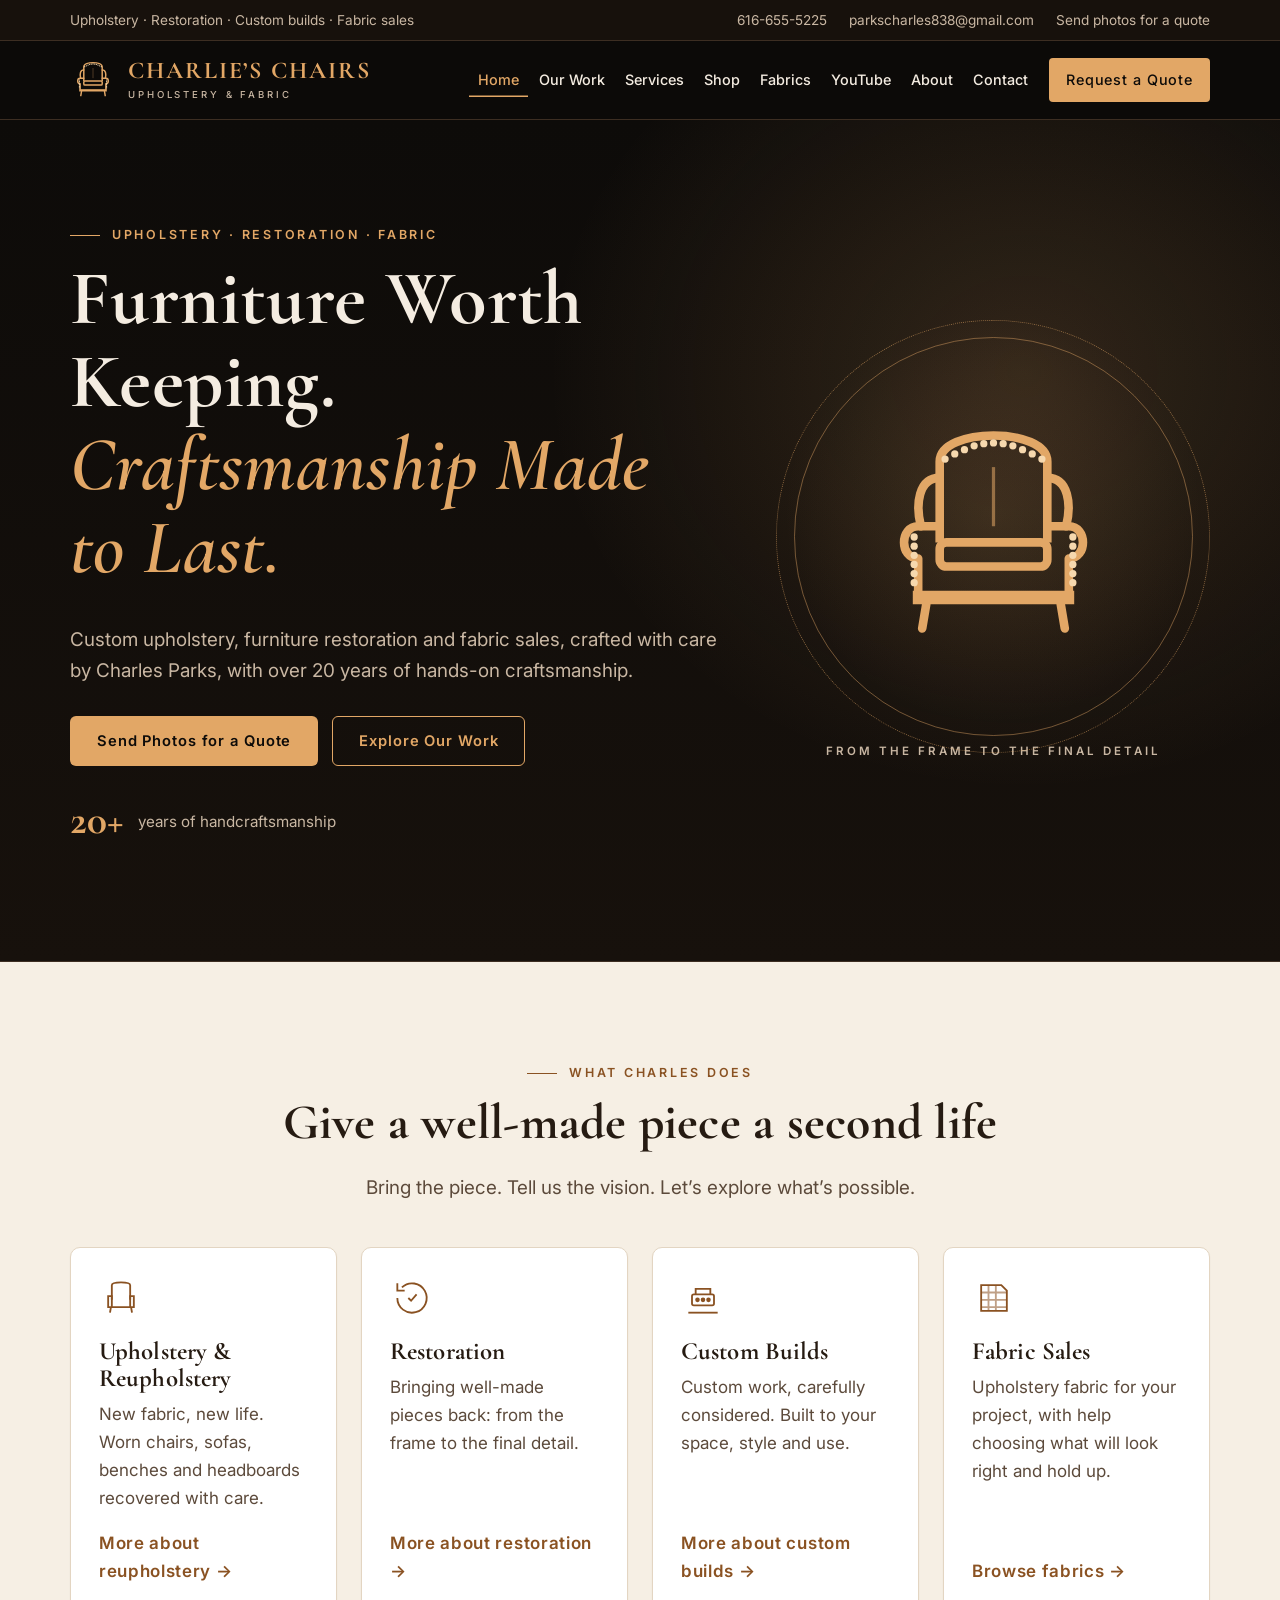
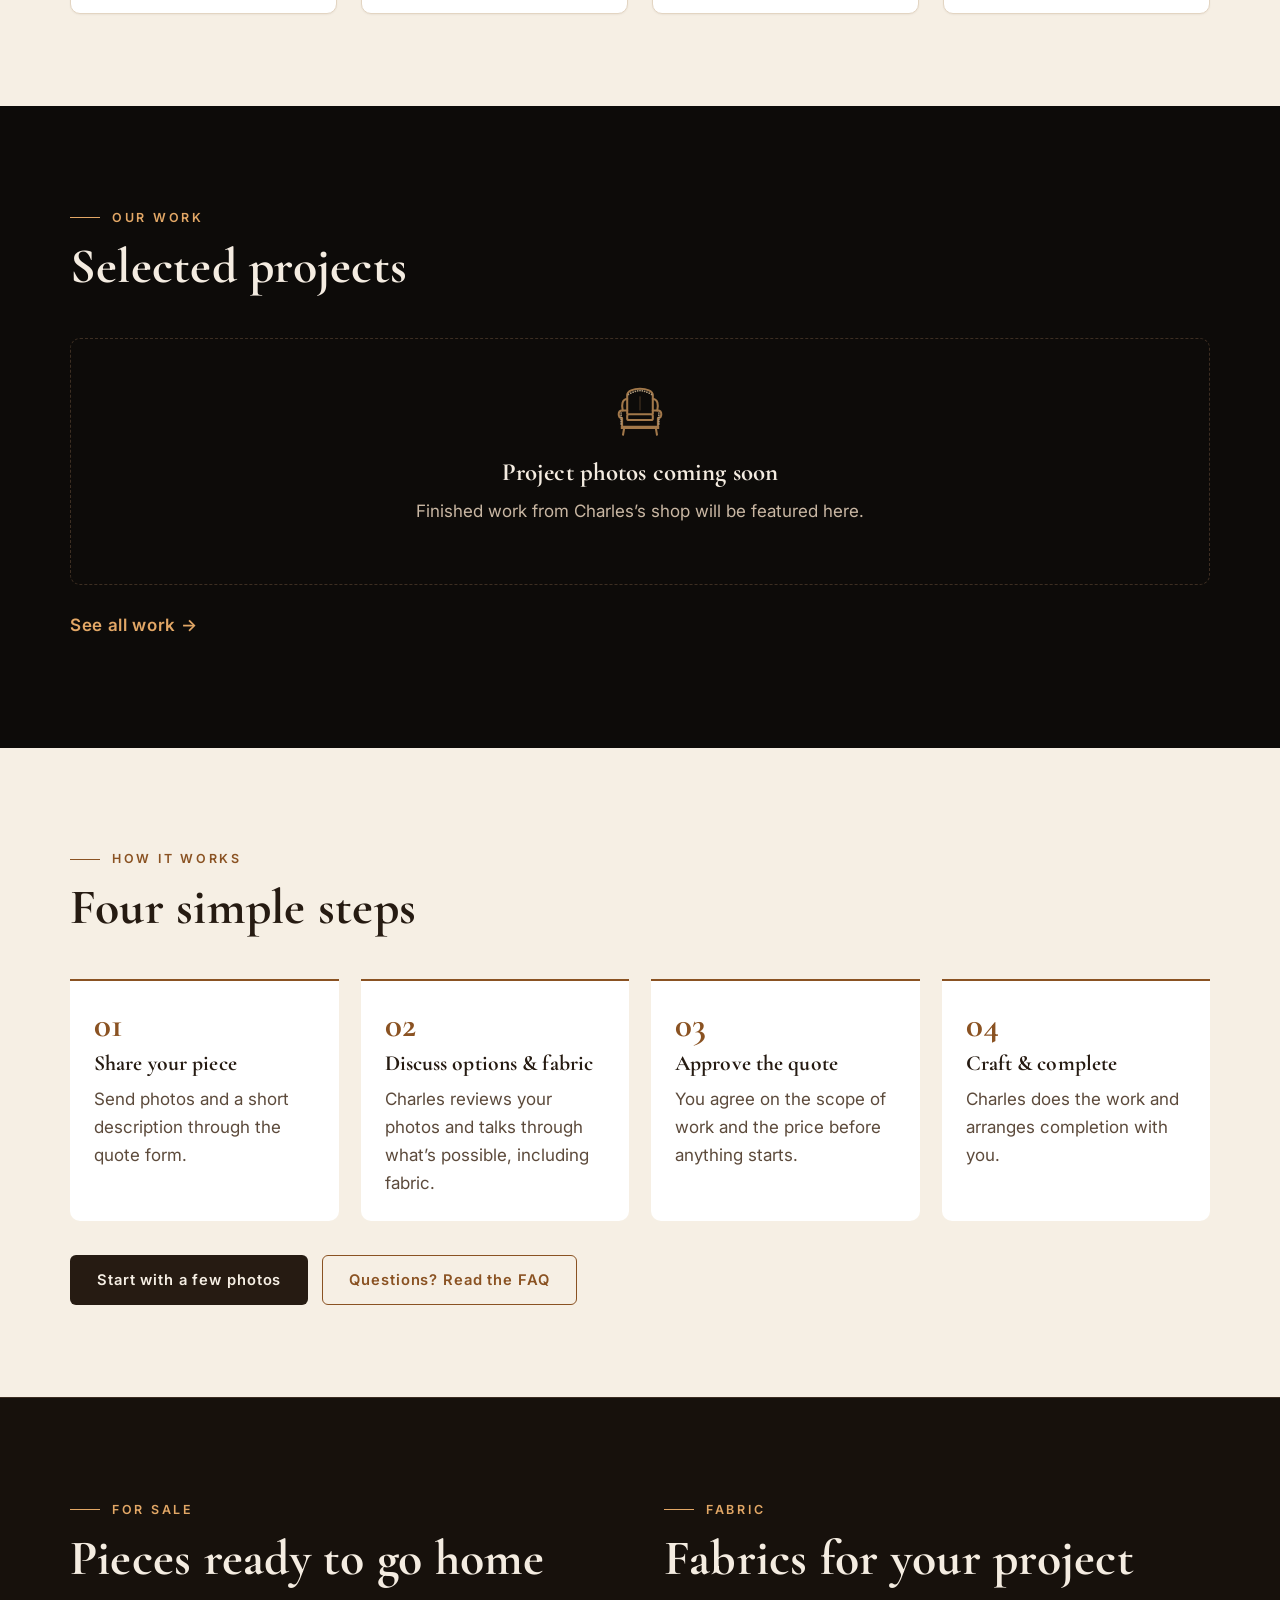
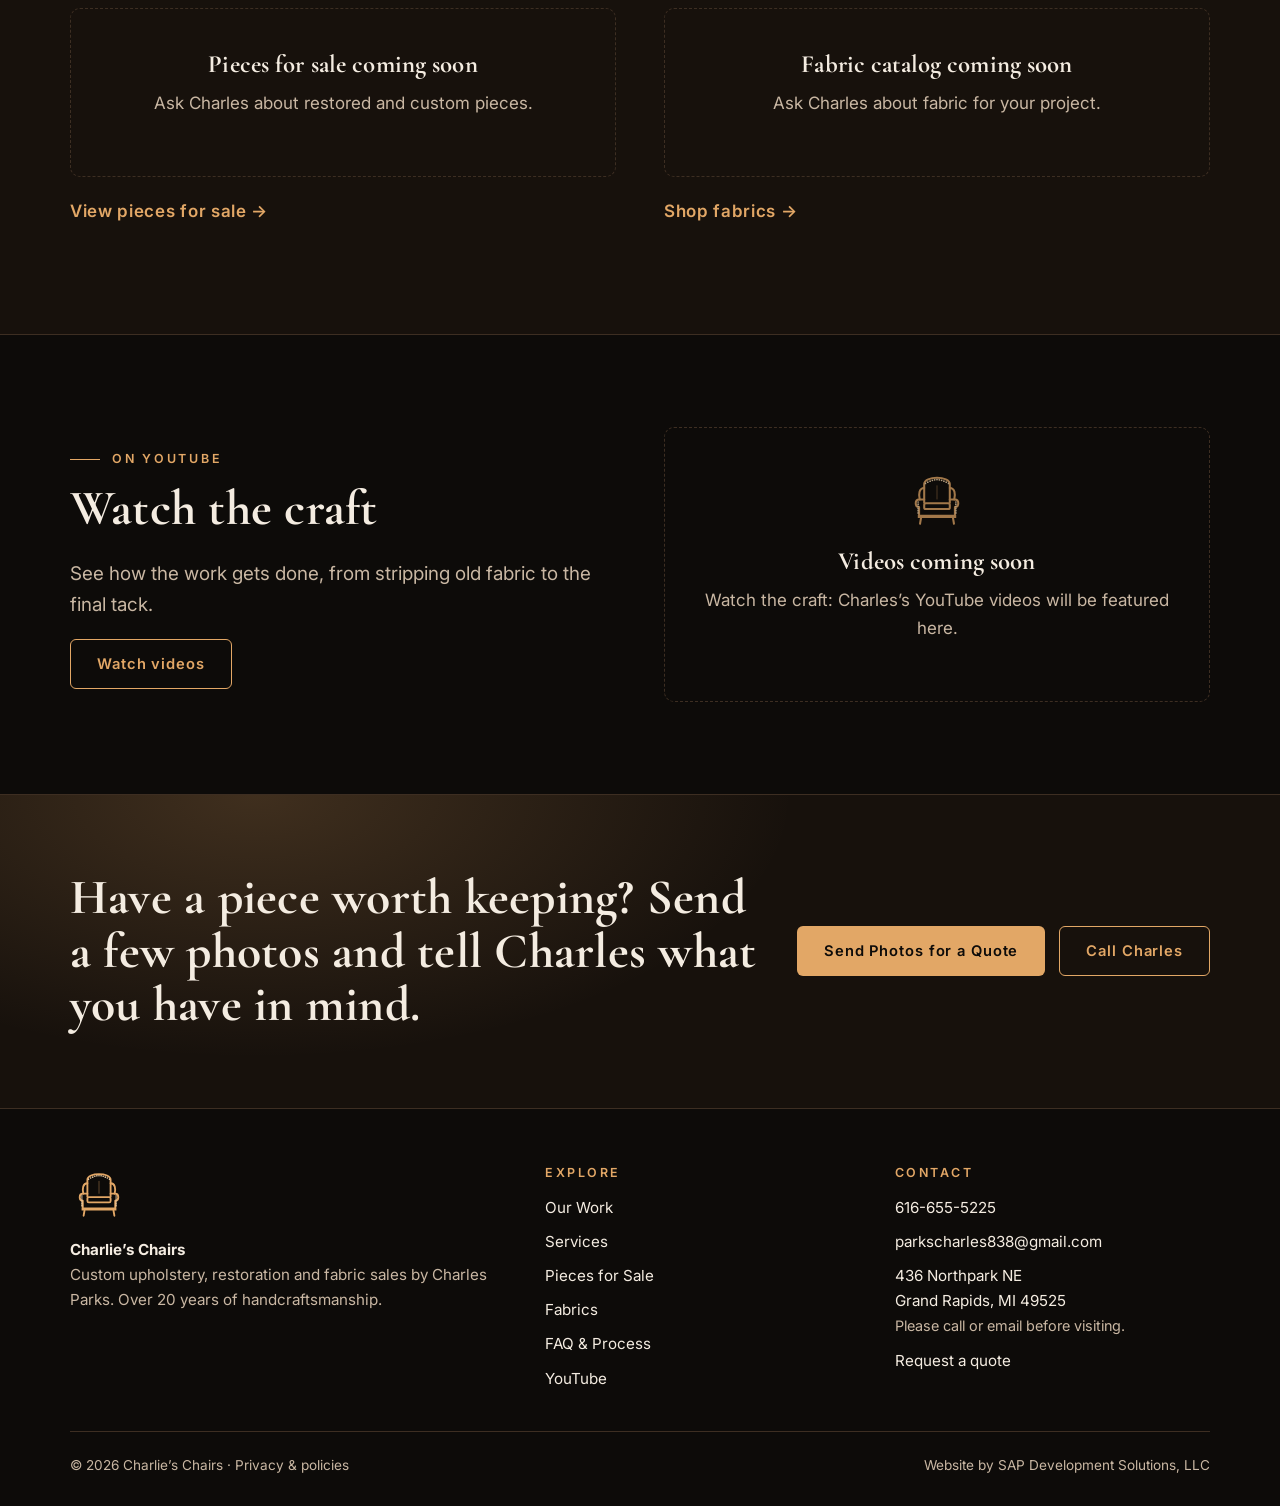
==== index.html @ 7c180a4a "Add files via upload" ====
<!doctype html>
<html lang="en">
<head>
<meta charset="utf-8">
<meta name="viewport" content="width=device-width, initial-scale=1">
<title>Charlie’s Chairs | Custom Upholstery, Restoration &amp; Fabric in Grand Rapids</title>
<meta name="description" content="Custom upholstery, furniture restoration, custom builds and fabric sales by Charles Parks, with over 20 years of hands-on craftsmanship. Send photos for a quote.">
<meta name="theme-color" content="#0d0b09">
<link rel="canonical" href="https://junearness.github.io/charlies-chairs/">
<meta property="og:type" content="website">
<meta property="og:site_name" content="Charlie’s Chairs">
<meta property="og:title" content="Charlie’s Chairs | Custom Upholstery, Restoration &amp; Fabric in Grand Rapids">
<meta property="og:description" content="Custom upholstery, furniture restoration, custom builds and fabric sales by Charles Parks, with over 20 years of hands-on craftsmanship. Send photos for a quote.">
<meta property="og:url" content="https://junearness.github.io/charlies-chairs/">
<meta property="og:image" content="https://junearness.github.io/charlies-chairs/og-image.jpg">
<meta name="twitter:card" content="summary_large_image">
<link rel="icon" href="favicon.svg" type="image/svg+xml">
<link rel="apple-touch-icon" href="apple-touch-icon.png">
<link rel="preconnect" href="https://fonts.googleapis.com">
<link rel="preconnect" href="https://fonts.gstatic.com" crossorigin>
<link rel="stylesheet" href="https://fonts.googleapis.com/css2?family=Cormorant+Garamond:ital,wght@0,600;0,700;1,600&family=Inter:wght@400;500;600;700&display=swap">
<link rel="stylesheet" href="style.css">
<script type="application/ld+json">{"@context": "https://schema.org", "@type": "LocalBusiness", "name": "Charlie\u2019s Chairs", "url": "https://junearness.github.io/charlies-chairs/", "telephone": "+1-616-655-5225", "email": "parkscharles838@gmail.com", "founder": {"@type": "Person", "name": "Charles Parks"}, "description": "Custom upholstery, furniture restoration, custom builds and fabric sales by Charles Parks.", "image": "https://junearness.github.io/charlies-chairs/og-image.jpg"}</script>
</head>
<body>
<a class="skip" href="#main">Skip to content</a>
<div class="utility"><div class="wrap">
  <span class="lead-text">Upholstery · Restoration · Custom builds · Fabric sales</span>
  <a data-phone-link data-show href="tel:6166555225">616-655-5225</a>
  <a class="u-email" data-email-link data-show href="mailto:parkscharles838@gmail.com">parkscharles838@gmail.com</a>
  <a href="quote.html">Send photos for a quote</a>
</div></div>
<header class="site-header">
  <div class="wrap">
    <a class="brand" href="index.html">
      <img src="mark.svg" alt="" width="46" height="46">
      <span class="brand-name">Charlie’s Chairs<small>Upholstery &amp; Fabric</small></span>
    </a>
    <button class="menu-btn" type="button" aria-expanded="false" aria-controls="site-nav">Menu</button>
    <nav class="nav" id="site-nav" aria-label="Main">
      <a href="index.html" aria-current="page">Home</a><a href="work.html">Our Work</a><a href="services.html">Services</a><a href="shop.html">Shop</a><a href="fabrics.html">Fabrics</a><a href="videos.html">YouTube</a><a href="about.html">About</a><a href="contact.html">Contact</a>
      <a class="btn btn-gold" href="quote.html">Request a Quote</a>
    </nav>
  </div>
</header>
<main id="main" tabindex="-1">
<section class="hero">
  <div class="wrap">
    <div>
      <p class="eyebrow">Upholstery · Restoration · Fabric</p>
      <h1>Furniture Worth Keeping. <span>Craftsmanship Made to Last.</span></h1>
      <p class="lead">Custom upholstery, furniture restoration and fabric sales, crafted with care by Charles Parks, with over 20 years of hands-on craftsmanship.</p>
      <div class="btn-row">
        <a class="btn btn-gold" href="quote.html">Send Photos for a Quote</a>
        <a class="btn btn-line" href="work.html">Explore Our Work</a>
      </div>
      <p class="trust"><strong>20+</strong> <span>years of handcraftsmanship</span></p>
    </div>
    <figure class="hero-art" style="margin:0">
      <img src="mark.svg" alt="Gold line drawing of an upholstered wingback chair trimmed with brass tacks" width="300" height="300">
      <figcaption>From the frame to the final detail</figcaption>
    </figure>
  </div>
</section>

<section class="light">
  <div class="wrap">
    <div class="section-head center" style="text-align:center">
      <p class="eyebrow">What Charles does</p>
      <h2>Give a well-made piece a second life</h2>
      <p class="lead" style="margin:0 auto">Bring the piece. Tell us the vision. Let’s explore what’s possible.</p>
    </div>
    <div class="grid g4">
  <article class="card service-card"><svg class="icon" viewBox="0 0 48 48" fill="none" stroke="currentColor" stroke-width="2" aria-hidden="true"><path d="M14 26V10c0-4 20-4 20 0v16"/><path d="M10 22h4v12h20V22h4v12H10z"/><path d="M13 34l-1 6M35 34l1 6"/></svg><h3>Upholstery &amp; Reupholstery</h3><p class="muted">New fabric, new life. Worn chairs, sofas, benches and headboards recovered with care.</p><a class="text-link" href="services.html#reupholstery">More about reupholstery</a></article>
  <article class="card service-card"><svg class="icon" viewBox="0 0 48 48" fill="none" stroke="currentColor" stroke-width="2" aria-hidden="true"><path d="M8 24a16 16 0 1 0 5-11.6"/><path d="M8 8v8h8"/><path d="M20 24l3 3 6-7"/></svg><h3>Restoration</h3><p class="muted">Bringing well-made pieces back: from the frame to the final detail.</p><a class="text-link" href="services.html#restoration">More about restoration</a></article>
  <article class="card service-card"><svg class="icon" viewBox="0 0 48 48" fill="none" stroke="currentColor" stroke-width="2" aria-hidden="true"><path d="M8 40h32"/><rect x="12" y="20" width="24" height="12" rx="2"/><path d="M16 20v-6h16v6"/><circle cx="18" cy="26" r="1.5" fill="currentColor"/><circle cx="24" cy="26" r="1.5" fill="currentColor"/><circle cx="30" cy="26" r="1.5" fill="currentColor"/></svg><h3>Custom Builds</h3><p class="muted">Custom work, carefully considered. Built to your space, style and use.</p><a class="text-link" href="services.html#custom">More about custom builds</a></article>
  <article class="card service-card"><svg class="icon" viewBox="0 0 48 48" fill="none" stroke="currentColor" stroke-width="2" aria-hidden="true"><path d="M10 10h22l6 6v22H10z"/><path d="M10 18h28M10 26h28M10 34h28M18 10v28M26 10v28" opacity=".55"/></svg><h3>Fabric Sales</h3><p class="muted">Upholstery fabric for your project, with help choosing what will look right and hold up.</p><a class="text-link" href="fabrics.html">Browse fabrics</a></article>
</div>
  </div>
</section>

<section>
  <div class="wrap">
    <div class="section-head"><p class="eyebrow">Our work</p><h2>Selected projects</h2></div>
    <div data-home-projects></div>
    <p style="margin-top:26px"><a class="text-link" href="work.html">See all work</a></p>
  </div>
</section>

<section class="light">
  <div class="wrap">
    <div class="section-head"><p class="eyebrow">How it works</p><h2>Four simple steps</h2></div>
    <ol class="steps">
  <li><h3>Share your piece</h3><p>Send photos and a short description through the quote form.</p></li>
  <li><h3>Discuss options &amp; fabric</h3><p>Charles reviews your photos and talks through what’s possible, including fabric.</p></li>
  <li><h3>Approve the quote</h3><p>You agree on the scope of work and the price before anything starts.</p></li>
  <li><h3>Craft &amp; complete</h3><p>Charles does the work and arranges completion with you.</p></li>
</ol>
    <div class="btn-row" style="margin-top:34px"><a class="btn btn-dark" href="quote.html">Start with a few photos</a><a class="btn btn-line" href="faq.html">Questions? Read the FAQ</a></div>
  </div>
</section>

<section class="band">
  <div class="wrap grid g2" style="gap:48px">
    <div>
      <p class="eyebrow">For sale</p><h2>Pieces ready to go home</h2>
      <div data-home-shop></div>
      <p style="margin-top:20px"><a class="text-link" href="shop.html">View pieces for sale</a></p>
    </div>
    <div>
      <p class="eyebrow">Fabric</p><h2>Fabrics for your project</h2>
      <div data-home-fabrics></div>
      <p style="margin-top:20px"><a class="text-link" href="fabrics.html">Shop fabrics</a></p>
    </div>
  </div>
</section>

<section>
  <div class="wrap grid g2" style="align-items:center;gap:48px">
    <div>
      <p class="eyebrow">On YouTube</p>
      <h2>Watch the craft</h2>
      <p class="lead">See how the work gets done, from stripping old fabric to the final tack.</p>
      <div class="btn-row"><a class="btn btn-line" href="videos.html">Watch videos</a></div>
    </div>
    <div data-home-video></div>
  </div>
</section>
<section class="cta"><div class="wrap"><h2>Have a piece worth keeping? Send a few photos and tell Charles what you have in mind.</h2>
<div class="btn-row"><a class="btn btn-gold" href="quote.html">Send Photos for a Quote</a><a class="btn btn-line" data-phone-link href="tel:6166555225">Call Charles</a></div></div></section>
</main>
<footer class="site-footer">
  <div class="wrap">
    <div class="footer-grid">
      <div class="footer-brand">
        <img src="mark.svg" alt="" width="58" height="58">
        <p><strong>Charlie’s Chairs</strong><br><span class="muted">Custom upholstery, restoration and fabric sales by Charles Parks. Over 20 years of handcraftsmanship.</span></p>
      </div>
      <div>
        <h2>Explore</h2>
        <ul>
          <li><a href="work.html">Our Work</a></li>
          <li><a href="services.html">Services</a></li>
          <li><a href="shop.html">Pieces for Sale</a></li>
          <li><a href="fabrics.html">Fabrics</a></li>
          <li><a href="faq.html">FAQ &amp; Process</a></li>
          <li><a href="videos.html">YouTube</a></li>
        </ul>
      </div>
      <div>
        <h2>Contact</h2>
        <ul>
          <li><a data-phone-link data-show href="tel:6166555225">616-655-5225</a></li>
          <li><a data-email-link data-show href="mailto:parkscharles838@gmail.com">parkscharles838@gmail.com</a></li>
          <li data-site="address">436 Northpark NE<br>Grand Rapids, MI 49525</li>
          <li><a href="quote.html">Request a quote</a></li>
        </ul>
      </div>
    </div>
    <div class="legal"><span>© <span data-year>2026</span> Charlie’s Chairs · <a href="policies.html">Privacy &amp; policies</a></span><span data-credit>Website by SAP Development Solutions, LLC</span></div>
  </div>
</footer>
<script src="data.js"></script>
<script src="supabase.js"></script>
<script src="api.js"></script>
<script src="site.js"></script>
</body>
</html>
---- style.css ----
/* Charlie's Chairs — black, espresso and gold, with warm parchment reading panels. */
:root {
  --ink: #0d0b09;
  --espresso: #17110c;
  --panel: #201811;
  --panel-2: #2a1f17;
  --line: #3d2e22;
  --gold: #e2a766;        /* gold on dark: buttons, accents, headings */
  --gold-soft: #f1cf9f;
  --gold-deep: #8a5222;   /* gold-brown text on parchment (passes contrast) */
  --cream: #f6efe4;
  --cream-2: #efe4d3;
  --text: #f4ece1;
  --muted: #c9b7a3;
  --dark-text: #261b12;
  --dark-muted: #5c4a3b;
  --radius: 10px;
  --wrap: 1180px;
  --serif: "Cormorant Garamond", "Cormorant", Georgia, "Times New Roman", serif;
  --sans: "Inter", system-ui, -apple-system, "Segoe UI", Roboto, sans-serif;
}
*, *::before, *::after { box-sizing: border-box; }
[hidden] { display: none !important; }
html { scroll-behavior: smooth; -webkit-text-size-adjust: 100%; }
@media (prefers-reduced-motion: reduce) { html { scroll-behavior: auto; } *, *::before, *::after { transition: none !important; animation: none !important; } }
body { margin: 0; background: var(--ink); color: var(--text); font: 400 17px/1.65 var(--sans); }
img, svg { max-width: 100%; display: block; }
a { color: var(--gold); text-underline-offset: 3px; }
a:hover { color: var(--gold-soft); }
:focus-visible { outline: 3px solid var(--gold); outline-offset: 3px; border-radius: 4px; }
h1, h2, h3, h4 { font-family: var(--serif); font-weight: 700; line-height: 1.08; margin: 0 0 .45em; letter-spacing: .005em; }
h1 { font-size: clamp(2.6rem, 6.4vw, 4.8rem); }
h2 { font-size: clamp(2rem, 4.2vw, 3.1rem); }
h3 { font-size: 1.55rem; }
p { margin: 0 0 1em; }
.wrap { width: 100%; max-width: var(--wrap); margin: 0 auto; padding: 0 20px; }
.skip { position: absolute; left: -999px; top: 8px; z-index: 100; background: var(--gold); color: var(--ink); padding: 10px 16px; border-radius: 6px; font-weight: 700; }
.skip:focus { left: 8px; }
.sr-only { position: absolute; width: 1px; height: 1px; overflow: hidden; clip: rect(0 0 0 0); white-space: nowrap; }
.eyebrow { display: inline-flex; align-items: center; gap: 12px; font: 600 .78rem/1 var(--sans); letter-spacing: .22em; text-transform: uppercase; color: var(--gold); margin-bottom: 16px; }
.eyebrow::before { content: ""; width: 30px; height: 1px; background: currentColor; }
.lead { font-size: 1.18rem; color: var(--muted); max-width: 46rem; }
.muted { color: var(--muted); }
.small { font-size: .9rem; }
.rule { height: 1px; background: linear-gradient(90deg, transparent, var(--gold), transparent); opacity: .55; border: 0; margin: 0; }

/* ---------- buttons ---------- */
.btn { display: inline-flex; align-items: center; justify-content: center; gap: 10px; min-height: 50px; padding: 0 26px; border-radius: 6px; border: 1.5px solid transparent;
  font: 600 .92rem/1 var(--sans); letter-spacing: .06em; text-decoration: none; cursor: pointer; transition: background .2s, color .2s, border-color .2s; }
.btn-gold { background: var(--gold); color: var(--ink); }
.btn-gold:hover { background: var(--gold-soft); color: var(--ink); }
.btn-line { border-color: var(--gold); color: var(--gold); background: transparent; }
.btn-line:hover { background: var(--gold); color: var(--ink); }
.btn-dark { background: var(--dark-text); color: var(--cream); }
.btn-dark:hover { background: #000; color: #fff; }
.btn-sm { min-height: 42px; padding: 0 16px; font-size: .84rem; }
.btn[disabled] { opacity: .55; cursor: not-allowed; }
.btn-row { display: flex; flex-wrap: wrap; gap: 14px; }
.text-link { font-weight: 600; letter-spacing: .04em; text-decoration: none; }
.text-link::after { content: " →"; }

/* ---------- utility bar + header ---------- */
.utility { background: var(--espresso); border-bottom: 1px solid var(--line); font-size: .85rem; }
.utility .wrap { display: flex; flex-wrap: wrap; gap: 6px 22px; align-items: center; justify-content: flex-end; min-height: 40px; }
.utility a { color: var(--muted); text-decoration: none; }
.utility a:hover { color: var(--gold); }
.utility .lead-text { margin-right: auto; color: var(--muted); }
@media (max-width: 640px) { .utility .lead-text, .utility .u-email { display: none; } .utility .wrap { justify-content: center; } }
.site-header { position: sticky; top: 0; z-index: 50; background: rgba(13,11,9,.95); backdrop-filter: blur(8px); border-bottom: 1px solid var(--line); }
.site-header .wrap { display: flex; align-items: center; gap: 16px; min-height: 78px; }
.brand { display: flex; align-items: center; gap: 12px; text-decoration: none; color: var(--text); margin-right: auto; flex: none; }
.brand img { width: 46px; height: 46px; }
.brand-name { font: 700 1.5rem/1 var(--serif); letter-spacing: .08em; text-transform: uppercase; color: var(--gold); white-space: nowrap; }
.brand-name small { display: block; font: 500 .6rem/1.4 var(--sans); letter-spacing: .3em; color: var(--muted); margin-top: 5px; }
.nav { display: flex; align-items: center; gap: 2px; }
.nav a { color: var(--text); text-decoration: none; font: 500 .9rem/1 var(--sans); padding: 10px 9px; border-radius: 4px; white-space: nowrap; }
.nav a:hover { color: var(--gold); }
.nav a[aria-current="page"] { color: var(--gold); box-shadow: inset 0 -1.5px 0 var(--gold); border-radius: 0; }
.nav .btn { margin-left: 10px; color: var(--ink); padding: 0 16px; min-height: 44px; }
.nav .btn:hover, .nav .btn[aria-current="page"] { color: var(--ink); box-shadow: none; border-radius: 6px; }
.menu-btn { display: none; background: none; border: 1.5px solid var(--line); color: var(--text); border-radius: 6px; min-height: 44px; padding: 0 14px; font: 600 .82rem/1 var(--sans); letter-spacing: .1em; text-transform: uppercase; cursor: pointer; }
@media (max-width: 1180px) {
  .menu-btn { display: inline-flex; align-items: center; }
  .nav { display: none; position: absolute; left: 0; right: 0; top: 100%; flex-direction: column; align-items: stretch; background: var(--espresso); border-bottom: 1px solid var(--line); padding: 8px 20px 20px; max-height: calc(100vh - 80px); overflow-y: auto; }
  .nav.open { display: flex; }
  .nav a { padding: 15px 4px; font-size: 1rem; border-bottom: 1px solid var(--line); }
  .nav a[aria-current="page"] { box-shadow: inset 3px 0 0 var(--gold); padding-left: 14px; }
  .nav .btn { margin: 16px 0 0; min-height: 52px; }
}
@media (max-width: 420px) { .brand { flex: 0 1 auto; min-width: 0; gap: 8px; } .brand-name { font-size: 1.12rem; letter-spacing: .04em; } .brand-name small { display: none; } .brand img { width: 36px; height: 36px; } .menu-btn { padding: 0 11px; flex: none; } .site-header .wrap { gap: 10px; } }
@media (max-width: 350px) { .brand-name { font-size: 1rem; letter-spacing: .02em; } }

/* ---------- sections ---------- */
section { padding: 92px 0; }
.light { background: var(--cream); color: var(--dark-text); }
.light .lead, .light .muted { color: var(--dark-muted); }
.light .eyebrow, .light a { color: var(--gold-deep); }
.light a.btn-gold { color: var(--ink); }
.light a.btn-dark { color: var(--cream); }
.light .btn-line { border-color: var(--gold-deep); color: var(--gold-deep); }
.light .btn-line:hover { background: var(--gold-deep); color: #fff; }
.band { background: var(--espresso); border-top: 1px solid var(--line); border-bottom: 1px solid var(--line); }
.section-head { max-width: 760px; margin-bottom: 44px; }
.center { text-align: center; margin-left: auto; margin-right: auto; }
.center .eyebrow { justify-content: center; }
.grid { display: grid; gap: 24px; }
.g2 { grid-template-columns: repeat(auto-fit, minmax(min(100%, 420px), 1fr)); }
.g3 { grid-template-columns: repeat(auto-fit, minmax(min(100%, 300px), 1fr)); }
.g4 { grid-template-columns: repeat(auto-fit, minmax(min(100%, 240px), 1fr)); }
.card { background: var(--panel); border: 1px solid var(--line); border-radius: var(--radius); padding: 28px; }
.light .card { background: #fff; border-color: #e3d5c2; box-shadow: 0 1px 2px rgba(38,27,18,.05); }
.card h3 { margin-bottom: .35em; }
.card p:last-child { margin-bottom: 0; }
.service-card { display: flex; flex-direction: column; }
.service-card .icon { width: 44px; height: 44px; color: var(--gold); margin-bottom: 18px; }
.light .service-card .icon { color: var(--gold-deep); }
.service-card .text-link { margin-top: auto; }
@media (max-width: 860px) { section { padding: 64px 0; } }

/* ---------- hero ---------- */
.hero { position: relative; overflow: hidden; padding: 96px 0 104px; border-bottom: 1px solid var(--line);
  background: radial-gradient(60% 80% at 80% 30%, rgba(226,167,102,.16), transparent 62%), linear-gradient(180deg, var(--ink), var(--espresso)); }
.hero .wrap { display: grid; grid-template-columns: minmax(0, 1.2fr) minmax(0, .8fr); gap: 56px; align-items: center; }
.hero h1 span { color: var(--gold); display: block; font-style: italic; font-weight: 600; }
.hero .lead { margin-bottom: 30px; }
.trust { display: flex; align-items: center; gap: 14px; margin-top: 34px; color: var(--muted); font-size: .95rem; }
.trust strong { font: 700 2.6rem/1 var(--serif); color: var(--gold); }
.hero-art { position: relative; aspect-ratio: 1; border-radius: 50%; display: grid; place-items: center;
  background: radial-gradient(circle at 50% 45%, rgba(226,167,102,.12), transparent 65%); }
.hero-art::before { content: ""; position: absolute; inset: 4%; border-radius: 50%; border: 1px solid rgba(226,167,102,.45); }
.hero-art::after { content: ""; position: absolute; inset: 0; border-radius: 50%; border: 1px dotted rgba(226,167,102,.55); }
.hero-art img { width: 62%; }
.hero-art figcaption { position: absolute; bottom: -6px; left: 0; right: 0; text-align: center; font: 600 .72rem/1.3 var(--sans); letter-spacing: .26em; text-transform: uppercase; color: var(--muted); }
.page-hero { padding: 80px 0 60px; border-bottom: 1px solid var(--line); background: radial-gradient(60% 120% at 90% 0%, rgba(226,167,102,.13), transparent 60%), var(--espresso); }
.page-hero h1 { font-size: clamp(2.4rem, 5.6vw, 4rem); }
.crumbs { font-size: .85rem; color: var(--muted); margin-bottom: 16px; }
.crumbs a { color: var(--muted); }
@media (max-width: 860px) { .hero .wrap { grid-template-columns: 1fr; } .hero-art { max-width: 320px; } .hero { padding: 64px 0 72px; } }

/* ---------- process ---------- */
.steps { counter-reset: s; display: grid; gap: 22px; grid-template-columns: repeat(auto-fit, minmax(min(100%, 240px), 1fr)); list-style: none; padding: 0; margin: 0; }
.steps li { counter-increment: s; position: relative; padding: 26px 24px 24px; border-top: 2px solid var(--gold-deep); background: #fff; border-radius: 0 0 var(--radius) var(--radius); }
.steps li::before { content: counter(s, decimal-leading-zero); display: block; font: 700 2.2rem/1 var(--serif); color: var(--gold-deep); margin-bottom: 10px; }
.steps h3 { font-size: 1.35rem; color: var(--dark-text); }
.steps p { color: var(--dark-muted); margin: 0; }

/* ---------- catalog cards ---------- */
.items { display: grid; gap: 24px; grid-template-columns: repeat(auto-fill, minmax(min(100%, 260px), 1fr)); }
.item { display: flex; flex-direction: column; background: var(--panel); border: 1px solid var(--line); border-radius: var(--radius); overflow: hidden; text-align: left; color: inherit; font: inherit; padding: 0; cursor: pointer; transition: border-color .2s, transform .2s; }
.item:hover { border-color: var(--gold); transform: translateY(-2px); }
.item .ph { aspect-ratio: 4 / 3; background: var(--panel-2); display: grid; place-items: center; overflow: hidden; }
.item .ph img { width: 100%; height: 100%; object-fit: cover; }
.item .ph .noimg { width: 38%; opacity: .45; }
.item .body { padding: 18px 20px 20px; display: flex; flex-direction: column; gap: 4px; flex: 1; }
.item h3, .item .title { font: 700 1.35rem/1.15 var(--serif); margin: 0; display: block; }
.item .meta { color: var(--muted); font-size: .9rem; }
.item .price { font: 700 1.3rem/1.2 var(--serif); color: var(--gold); margin-top: auto; padding-top: 8px; }
.badge { display: inline-block; align-self: flex-start; font: 700 .68rem/1 var(--sans); letter-spacing: .12em; text-transform: uppercase; padding: 6px 9px; border-radius: 4px; background: var(--panel-2); color: var(--muted); border: 1px solid var(--line); }
.badge-available, .badge-in_stock { color: #a8e2b9; border-color: #3f6b4d; }
.badge-reserved, .badge-low_stock, .badge-special_order { color: #f1d58d; border-color: #6b5a2c; }
.badge-sold, .badge-unavailable { color: #f0a7a0; border-color: #6b3a35; }
.toolbar { display: flex; flex-wrap: wrap; gap: 12px; align-items: end; margin-bottom: 28px; }
.toolbar .field { margin: 0; min-width: 160px; flex: 1 1 180px; }
.chips { display: flex; flex-wrap: wrap; gap: 10px; margin-bottom: 26px; }
.chips button { background: transparent; border: 1.5px solid var(--line); color: var(--text); border-radius: 999px; min-height: 42px; padding: 0 18px; font: 500 .88rem/1 var(--sans); cursor: pointer; }
.chips button[aria-pressed="true"] { background: var(--gold); border-color: var(--gold); color: var(--ink); }
.empty { border: 1px dashed var(--line); border-radius: var(--radius); padding: 42px 28px; text-align: center; color: var(--muted); }
.empty img { width: 64px; margin: 0 auto 14px; opacity: .7; }
.empty h3 { color: var(--text); }
.light .empty { border-color: #d8c6ae; color: var(--dark-muted); }
.light .empty h3 { color: var(--dark-text); }

/* ---------- dialogs + gallery ---------- */
dialog.sheet { width: min(1040px, calc(100vw - 24px)); max-height: calc(100vh - 24px); padding: 0; border: 1px solid var(--line); border-radius: 12px; background: var(--espresso); color: var(--text); }
dialog.sheet::backdrop { background: rgba(0,0,0,.72); }
.sheet-inner { display: grid; grid-template-columns: minmax(0, 1.1fr) minmax(0, .9fr); }
.sheet-gallery { background: #000; display: flex; flex-direction: column; }
.sheet-gallery .main { aspect-ratio: 4 / 3; display: grid; place-items: center; }
.sheet-gallery .main img { width: 100%; height: 100%; object-fit: contain; cursor: zoom-in; }
.thumbs { display: flex; gap: 8px; padding: 10px; overflow-x: auto; }
.thumbs button { flex: none; width: 64px; height: 64px; padding: 0; border: 2px solid transparent; border-radius: 6px; overflow: hidden; background: none; cursor: pointer; }
.thumbs button[aria-current="true"] { border-color: var(--gold); }
.thumbs img { width: 100%; height: 100%; object-fit: cover; }
.sheet-info { padding: 30px; overflow-y: auto; max-height: calc(100vh - 26px); }
.sheet-close { position: absolute; top: 10px; right: 10px; z-index: 2; width: 44px; height: 44px; border-radius: 50%; border: 1px solid var(--line); background: var(--ink); color: var(--text); font-size: 1.4rem; cursor: pointer; }
.specs { display: grid; grid-template-columns: auto 1fr; gap: 6px 16px; margin: 16px 0 22px; }
.specs dt { color: var(--muted); font-size: .82rem; text-transform: uppercase; letter-spacing: .1em; padding-top: 3px; }
.specs dd { margin: 0; }
.ba { display: grid; grid-template-columns: 1fr 1fr; gap: 10px; }
.ba figure { margin: 0; position: relative; }
.ba figcaption { position: absolute; left: 8px; top: 8px; background: rgba(0,0,0,.75); color: var(--gold); font: 700 .7rem/1 var(--sans); letter-spacing: .14em; text-transform: uppercase; padding: 6px 8px; border-radius: 4px; }
.lightbox { position: fixed; inset: 0; z-index: 200; background: rgba(0,0,0,.94); display: grid; grid-template-rows: 1fr auto; }
.lightbox img { max-width: 100%; max-height: 100%; object-fit: contain; margin: auto; padding: 20px; }
.lightbox .bar { display: flex; gap: 12px; justify-content: center; align-items: center; padding: 14px; color: var(--muted); }
.lightbox .bar button { min-width: 48px; min-height: 48px; border-radius: 6px; border: 1px solid var(--line); background: var(--espresso); color: var(--text); font-size: 1.1rem; cursor: pointer; }
@media (max-width: 820px) { .sheet-inner { grid-template-columns: 1fr; } .sheet-info { max-height: none; } dialog.sheet { overflow-y: auto; } }

/* ---------- video ---------- */
.video { position: relative; aspect-ratio: 16 / 9; border-radius: var(--radius); overflow: hidden; background: #000; border: 1px solid var(--line); }
.video button { position: absolute; inset: 0; width: 100%; height: 100%; padding: 0; border: 0; cursor: pointer; background: #000; }
.video button img { width: 100%; height: 100%; object-fit: cover; opacity: .82; }
.video .play { position: absolute; left: 50%; top: 50%; transform: translate(-50%, -50%); width: 72px; height: 72px; border-radius: 50%; background: var(--gold); display: grid; place-items: center; box-shadow: 0 10px 30px rgba(0,0,0,.5); }
.video .play::after { content: ""; border-left: 22px solid var(--ink); border-top: 13px solid transparent; border-bottom: 13px solid transparent; margin-left: 6px; }
.video iframe { position: absolute; inset: 0; width: 100%; height: 100%; border: 0; }
.video-meta h3 { margin-top: 14px; font-size: 1.35rem; }

/* ---------- forms ---------- */
.form { display: grid; gap: 22px; }
.form > .btn, .form > button.btn { justify-self: start; }
.form .row { display: grid; grid-template-columns: repeat(auto-fit, minmax(min(100%, 240px), 1fr)); gap: 20px; }
fieldset.group { border: 1px solid #e3d5c2; border-radius: var(--radius); padding: 22px; margin: 0; display: grid; gap: 20px; background: #fff; }
fieldset.group > legend { font: 700 1.3rem/1 var(--serif); padding: 0 8px; color: var(--dark-text); }
.field label, .field .label { display: block; font-weight: 600; margin-bottom: 7px; }
.field .opt { font-weight: 400; color: var(--dark-muted); font-size: .88rem; }
.field input[type="text"], .field input[type="email"], .field input[type="tel"], .field input[type="password"], .field input[type="url"], .field input[type="number"], .field select, .field textarea, .field input[type="search"] {
  width: 100%; min-height: 50px; padding: 12px 14px; border-radius: 6px; border: 1.5px solid #cdb9a0; background: #fffdf9; color: var(--dark-text); font: 400 1rem/1.4 var(--sans); }
.field textarea { min-height: 120px; resize: vertical; }
.field input:focus, .field select:focus, .field textarea:focus { outline: none; border-color: var(--gold-deep); box-shadow: 0 0 0 3px rgba(138,82,34,.25); }
.dark-form .field input, .dark-form .field select, .dark-form .field textarea { background: var(--panel); border-color: var(--line); color: var(--text); }
.dark-form .field input:focus, .dark-form .field select:focus, .dark-form .field textarea:focus { border-color: var(--gold); box-shadow: 0 0 0 3px rgba(226,167,102,.25); }
.dark-form .field .opt { color: var(--muted); }
.choice { display: flex; flex-wrap: wrap; gap: 10px; }
.choice label { display: inline-flex; align-items: center; gap: 8px; min-height: 46px; padding: 0 14px; border: 1.5px solid #cdb9a0; border-radius: 6px; font-weight: 500; margin: 0; cursor: pointer; background: #fffdf9; }
.choice input, .check input { accent-color: var(--gold-deep); width: 18px; height: 18px; }
.check { display: flex; gap: 12px; align-items: flex-start; font-weight: 500 !important; }
.check input { margin-top: 3px; flex: none; }
.err { color: #a3261b; font-size: .9rem; margin-top: 6px; display: none; }
.dark-form .err { color: #ff9c8f; }
.field.invalid .err { display: block; }
.field.invalid input, .field.invalid select, .field.invalid textarea { border-color: #a3261b; }
.hp { position: absolute; left: -5000px; width: 1px; height: 1px; overflow: hidden; }
.status { display: none; border-radius: 8px; padding: 16px 18px; font-weight: 500; }
.status.show { display: block; }
.status.ok { background: #e6f3ea; border: 1px solid #3f8a57; color: #173f25; }
.status.info { background: #fbf2dc; border: 1px solid #b38a2a; color: #4d3a0b; }
.status.error { background: #fbe7e4; border: 1px solid #a3261b; color: #5e140d; }
.dark-form .status.ok { background: rgba(70,170,110,.14); color: #bfe8cc; }
.dark-form .status.error { background: rgba(255,120,100,.12); color: #ffc4bb; }
.dark-form .status.info { background: rgba(226,167,102,.12); color: var(--gold-soft); }
.asking { background: var(--cream-2); border-left: 4px solid var(--gold-deep); padding: 14px 18px; border-radius: 6px; }

/* photo upload */
.drop { border: 2px dashed #cdb9a0; border-radius: var(--radius); padding: 26px; text-align: center; background: #fffaf2; }
.drop.over { border-color: var(--gold-deep); background: #fbefdc; }
.drop input { position: absolute; width: 1px; height: 1px; opacity: 0; }
.drop .btn { margin: 10px auto 6px; }
.thumbs-grid { display: grid; grid-template-columns: repeat(auto-fill, minmax(min(100%, 150px), 1fr)); gap: 12px; margin-top: 14px; list-style: none; padding: 0; }
.thumb { position: relative; border: 1px solid #e3d5c2; border-radius: 8px; overflow: hidden; background: #fff; }
.thumb img { width: 100%; aspect-ratio: 1; object-fit: cover; }
.thumb .cap { padding: 6px 8px 8px; font-size: .78rem; color: var(--dark-muted); word-break: break-all; }
.thumb .state { font-weight: 600; color: var(--dark-text); }
.thumb .state.done { color: #2c6e42; }
.thumb .state.fail { color: #a3261b; }
.thumb .rm { position: absolute; top: 6px; right: 6px; width: 34px; height: 34px; border-radius: 50%; border: 0; background: rgba(0,0,0,.72); color: #fff; font-size: 1.1rem; cursor: pointer; }
.progress { height: 8px; background: #eadcc8; border-radius: 99px; overflow: hidden; margin-top: 14px; }
.progress span { display: block; height: 100%; width: 0; background: var(--gold-deep); transition: width .25s; }
.done-card { text-align: center; padding: 48px 28px; }
.done-card .ref { display: inline-block; white-space: nowrap; font: 700 clamp(1.25rem, 6.4vw, 1.8rem)/1 var(--serif); letter-spacing: .06em; color: var(--gold-deep); background: var(--cream-2); padding: 14px 22px; border-radius: 8px; margin: 10px 0 18px; }

/* ---------- contact ---------- */
.contact-list { list-style: none; padding: 0; margin: 0; }
.contact-list li { display: grid; grid-template-columns: 120px 1fr; gap: 12px; padding: 16px 0; border-bottom: 1px solid var(--line); }
.contact-list .k { color: var(--muted); text-transform: uppercase; letter-spacing: .12em; font-size: .78rem; padding-top: 4px; }
.tbc { color: var(--muted); font-style: italic; }
@media (max-width: 480px) { .contact-list li { grid-template-columns: 1fr; gap: 2px; } }
.prose { max-width: 760px; }
.prose h2 { font-size: 2rem; margin-top: 1.4em; }
.policy { white-space: pre-line; }

/* ---------- FAQ ---------- */
.faq details { border-bottom: 1px solid #e3d5c2; }
.faq summary { cursor: pointer; list-style: none; padding: 22px 44px 22px 0; position: relative; font: 600 1.1rem/1.4 var(--sans); }
.faq summary::-webkit-details-marker { display: none; }
.faq summary::after { content: "+"; position: absolute; right: 6px; top: 15px; font: 400 1.8rem/1 var(--sans); color: var(--gold-deep); }
.faq details[open] summary::after { content: "–"; }
.faq .answer { padding: 0 0 22px; color: var(--dark-muted); max-width: 52rem; white-space: pre-line; }

/* ---------- CTA + footer ---------- */
.cta { padding: 76px 0; background: radial-gradient(70% 140% at 20% 0%, rgba(226,167,102,.2), transparent 60%), var(--espresso); border-top: 1px solid var(--line); }
.cta .wrap { display: flex; flex-wrap: wrap; gap: 24px; align-items: center; justify-content: space-between; }
.cta h2 { margin: 0; max-width: 700px; }
.site-footer { background: var(--ink); border-top: 1px solid var(--line); padding: 58px 0 30px; font-size: .95rem; }
.footer-grid { display: grid; grid-template-columns: 1.4fr 1fr 1fr; gap: 34px; }
.site-footer h2 { font: 600 .78rem/1 var(--sans); letter-spacing: .2em; text-transform: uppercase; color: var(--gold); margin-bottom: 16px; }
.site-footer ul { list-style: none; padding: 0; margin: 0; display: grid; gap: 9px; }
.site-footer a { color: var(--text); text-decoration: none; }
.site-footer a:hover { color: var(--gold); }
.footer-brand img { width: 58px; margin-bottom: 12px; }
.legal { margin-top: 40px; padding-top: 22px; border-top: 1px solid var(--line); color: var(--muted); font-size: .85rem; display: flex; flex-wrap: wrap; gap: 8px 24px; justify-content: space-between; }
.legal a { color: var(--muted); }
@media (max-width: 760px) { .footer-grid { grid-template-columns: 1fr; } }

/* ---------- admin ---------- */
.admin-wrap { max-width: 1240px; }
.admin-tabs { display: flex; flex-wrap: wrap; gap: 8px; margin: 10px 0 26px; }
.admin-tabs button { background: transparent; border: 1.5px solid var(--line); color: var(--text); border-radius: 6px; min-height: 44px; padding: 0 16px; font: 600 .86rem/1 var(--sans); cursor: pointer; }
.admin-tabs button[aria-pressed="true"] { background: var(--gold); border-color: var(--gold); color: var(--ink); }
.count { display: inline-block; min-width: 22px; padding: 2px 6px; border-radius: 99px; background: #a3261b; color: #fff; font-size: .72rem; margin-left: 6px; }
.table-wrap { overflow-x: auto; border: 1px solid var(--line); border-radius: var(--radius); }
.data-table { width: 100%; border-collapse: collapse; min-width: 720px; }
.data-table th, .data-table td { text-align: left; padding: 13px 15px; border-bottom: 1px solid var(--line); vertical-align: top; }
.data-table thead th { font: 600 .74rem/1.2 var(--sans); letter-spacing: .12em; text-transform: uppercase; color: var(--muted); background: var(--espresso); }
.link-btn { background: none; border: 0; padding: 2px 0; color: var(--gold); font: 600 .95rem/1.4 var(--sans); cursor: pointer; text-decoration: underline; text-underline-offset: 3px; text-align: left; }
.link-btn.danger { color: #ff9c8f; }
.photo-grid { display: grid; grid-template-columns: repeat(auto-fill, minmax(min(100%, 170px), 1fr)); gap: 10px; }
.photo-grid a, .photo-grid div { display: block; border-radius: 8px; overflow: hidden; border: 1px solid var(--line); background: var(--panel-2); aspect-ratio: 1; }
.photo-grid img { width: 100%; height: 100%; object-fit: cover; }
.media-list { display: flex; flex-wrap: wrap; gap: 10px; list-style: none; padding: 0; margin: 8px 0 0; }
.media-list li { width: 120px; border: 1px solid var(--line); border-radius: 8px; overflow: hidden; background: var(--panel-2); }
.media-list img { width: 100%; aspect-ratio: 1; object-fit: cover; }
.media-list .ctl { display: flex; justify-content: space-between; padding: 4px; }
.media-list .ctl button { background: none; border: 0; color: var(--text); min-width: 32px; min-height: 32px; cursor: pointer; border-radius: 4px; }
.media-list .ctl button:hover { background: var(--line); }
.dl { display: grid; grid-template-columns: 170px 1fr; gap: 8px 18px; margin: 0; }
.dl dt { color: var(--muted); font-size: .85rem; }
.dl dd { margin: 0; white-space: pre-line; word-break: break-word; }
@media (max-width: 560px) { .dl { grid-template-columns: 1fr; } .dl dt { margin-top: 8px; } }
.note { border-left: 3px solid var(--gold); padding: 8px 12px; background: var(--panel-2); margin: 8px 0; border-radius: 0 6px 6px 0; }
.edit-panel { margin-top: 22px; }
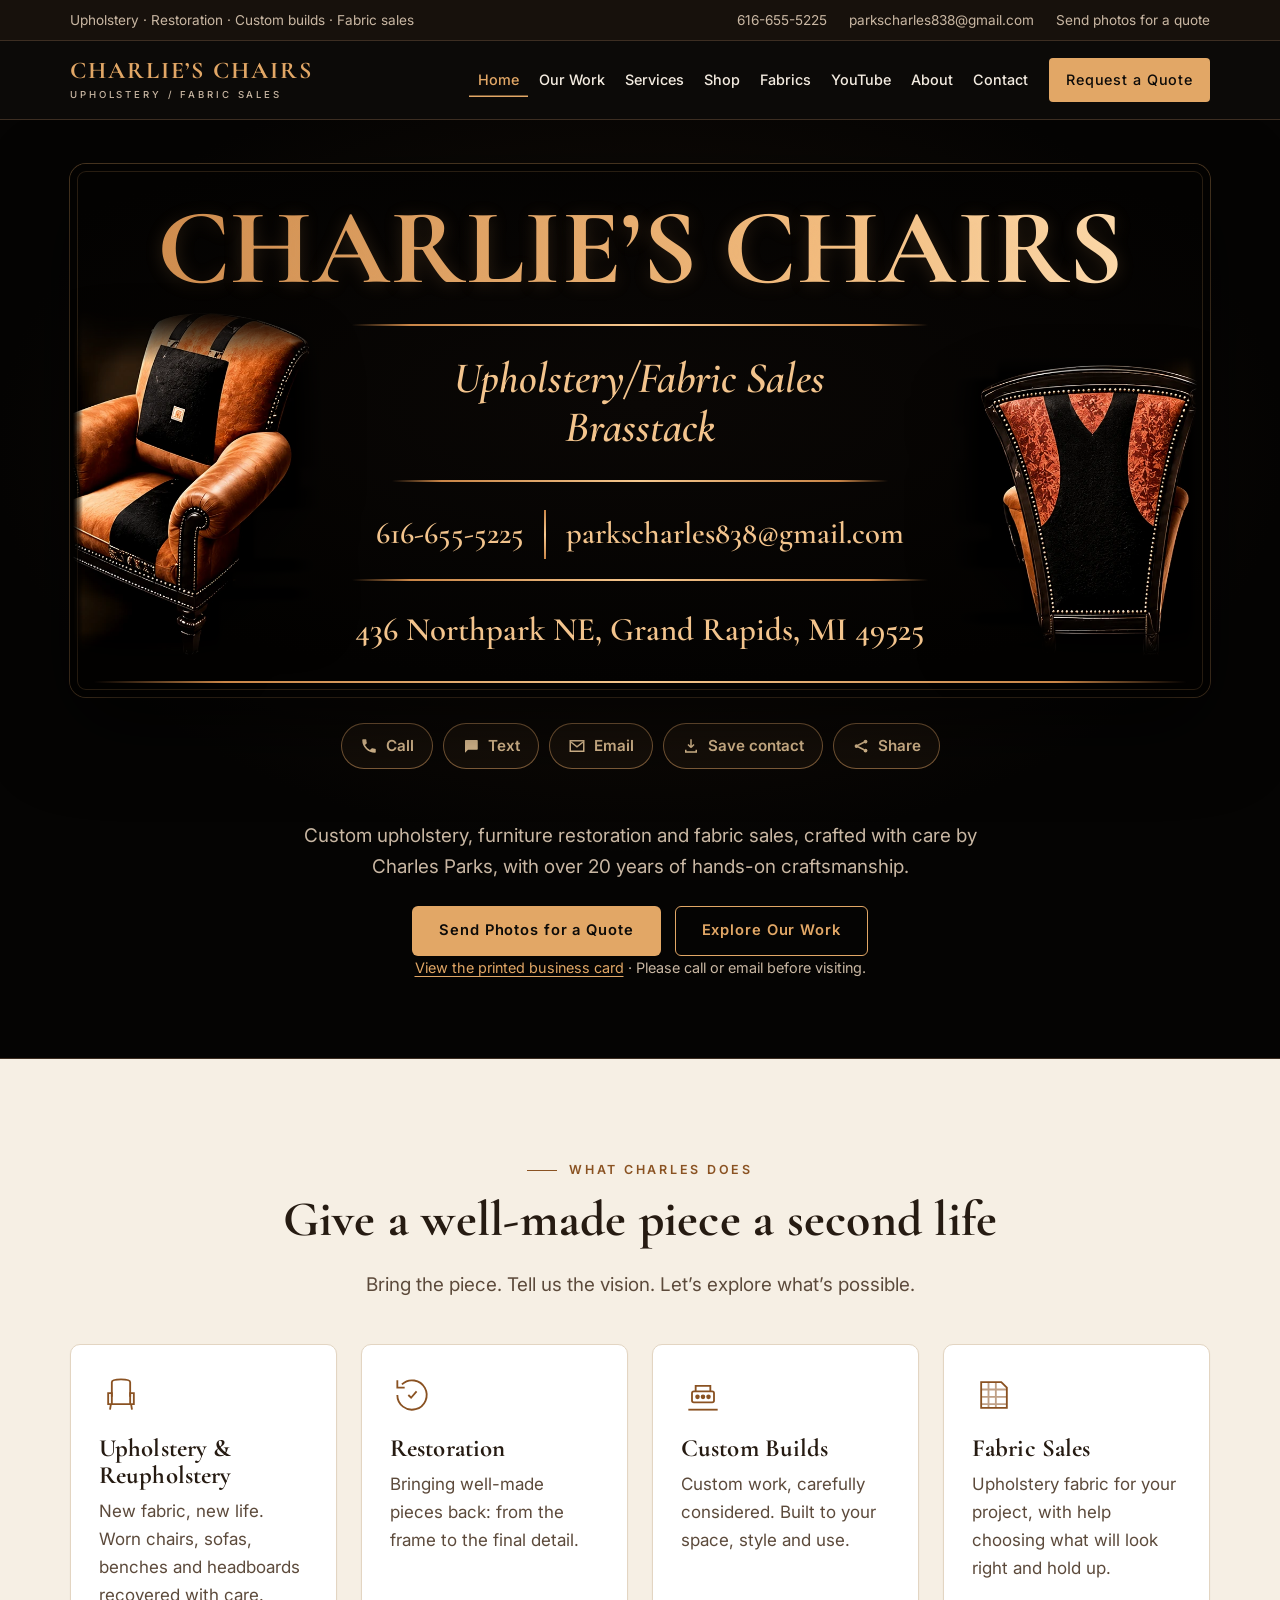
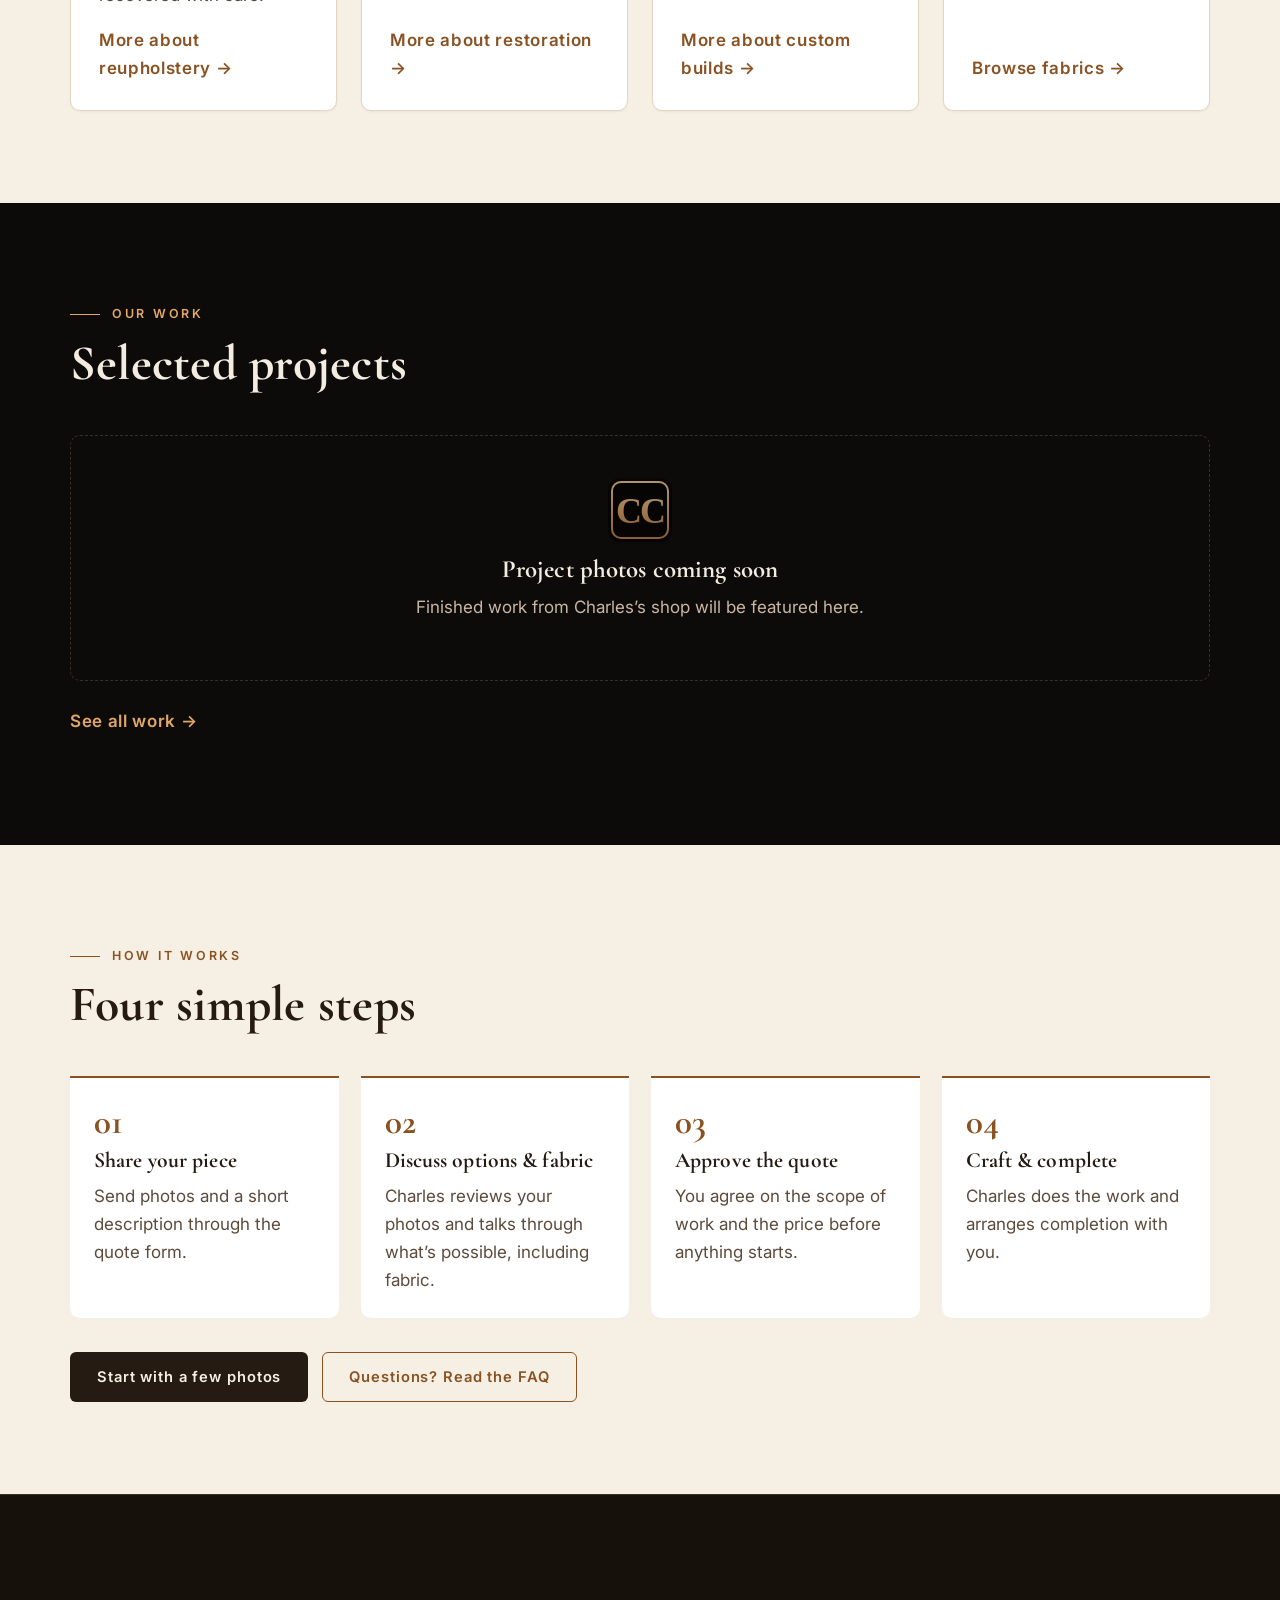
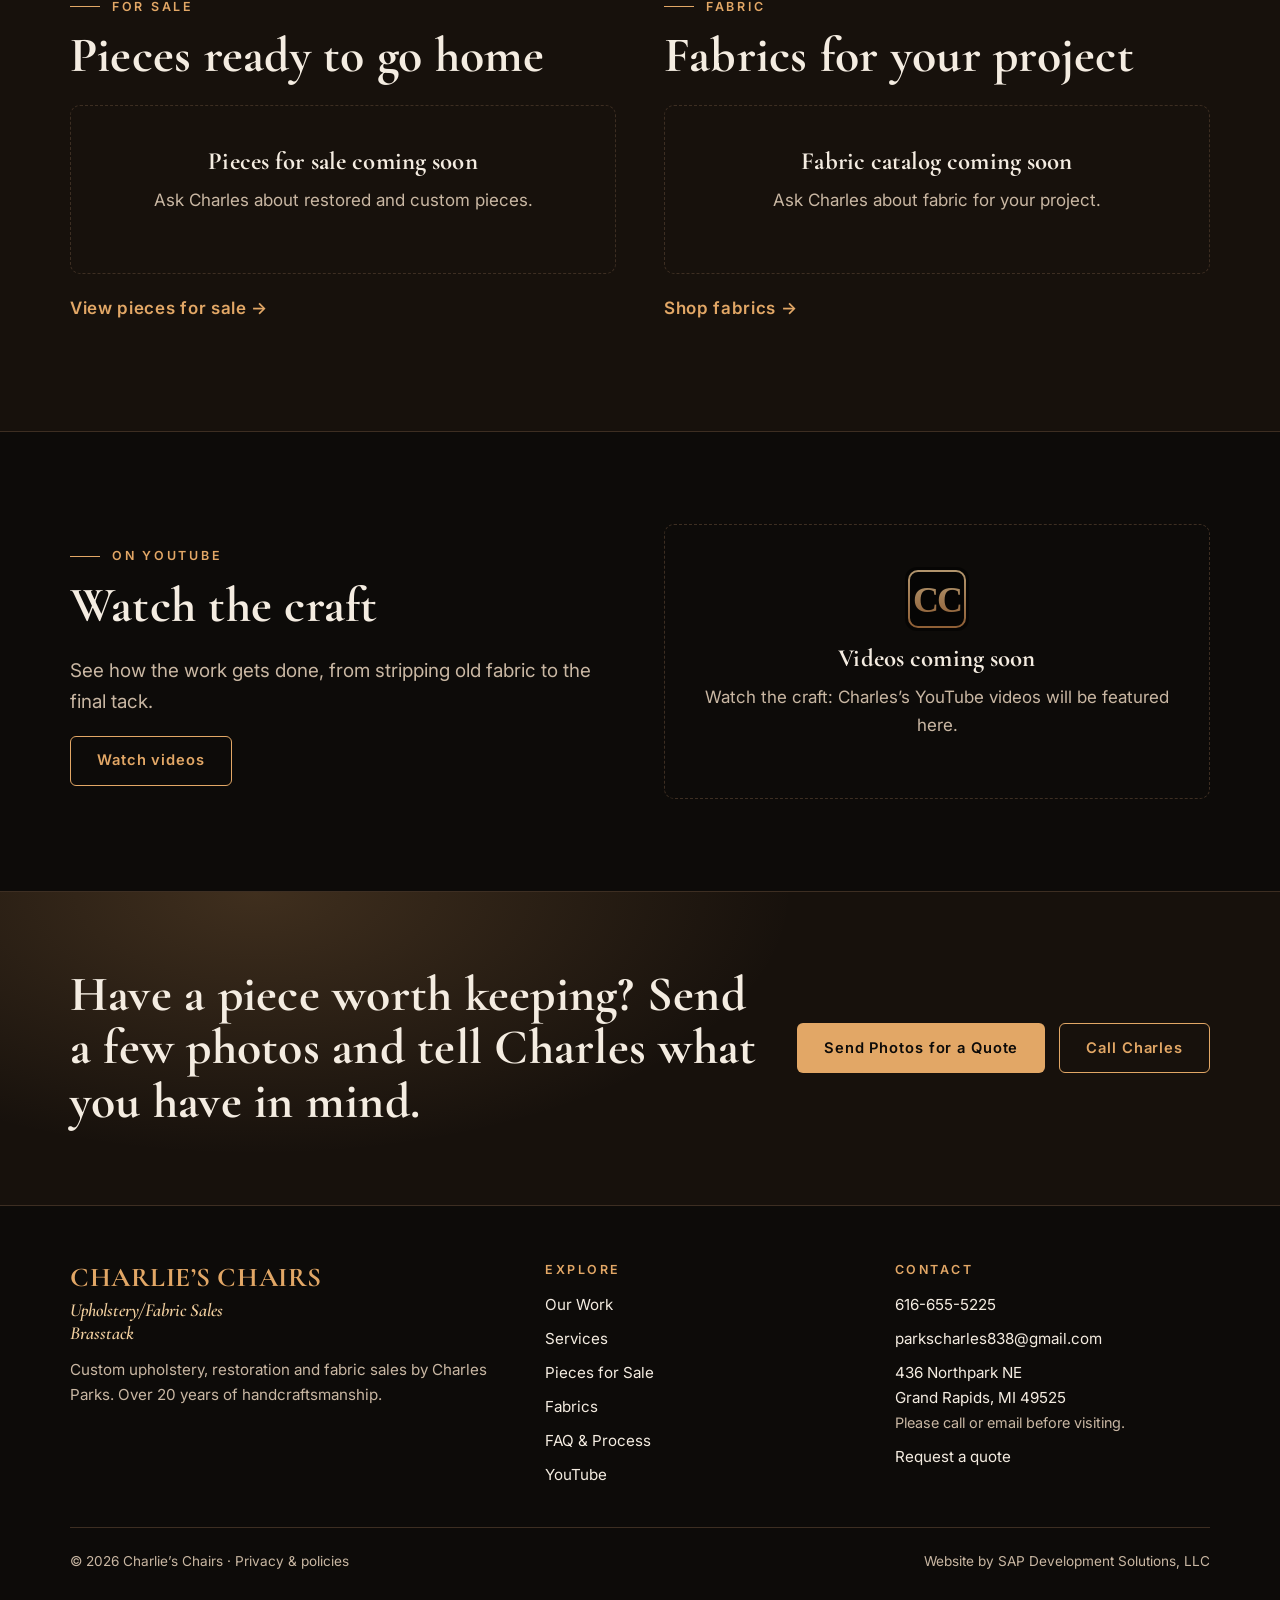
==== commit c361b264: "Add files via upload" ====
--- a/index.html
+++ b/index.html
@@ -5,7 +5,7 @@
 <meta name="viewport" content="width=device-width, initial-scale=1">
 <title>Charlie’s Chairs | Custom Upholstery, Restoration &amp; Fabric in Grand Rapids</title>
 <meta name="description" content="Custom upholstery, furniture restoration, custom builds and fabric sales by Charles Parks, with over 20 years of hands-on craftsmanship. Send photos for a quote.">
-<meta name="theme-color" content="#0d0b09">
+<meta name="theme-color" content="#050403">
 <link rel="canonical" href="https://junearness.github.io/charlies-chairs/">
 <meta property="og:type" content="website">
 <meta property="og:site_name" content="Charlie’s Chairs">
@@ -33,8 +33,7 @@
 <header class="site-header">
   <div class="wrap">
     <a class="brand" href="index.html">
-      <img src="mark.svg" alt="" width="46" height="46">
-      <span class="brand-name">Charlie’s Chairs<small>Upholstery &amp; Fabric</small></span>
+      <span class="brand-name">Charlie’s Chairs<small>Upholstery / Fabric Sales</small></span>
     </a>
     <button class="menu-btn" type="button" aria-expanded="false" aria-controls="site-nav">Menu</button>
     <nav class="nav" id="site-nav" aria-label="Main">
@@ -44,22 +43,37 @@
   </div>
 </header>
 <main id="main" tabindex="-1">
-<section class="hero">
+<section class="card-hero" aria-labelledby="card-title">
   <div class="wrap">
-    <div>
-      <p class="eyebrow">Upholstery · Restoration · Fabric</p>
-      <h1>Furniture Worth Keeping. <span>Craftsmanship Made to Last.</span></h1>
+    <div class="biz-card" id="biz-card">
+      <img class="biz-chair biz-chair-l" src="card-chair-left.webp" width="470" height="665" alt="Cognac leather club chair with black panels and brass nailhead trim, upholstered by Charles Parks">
+      <div class="biz-center">
+        <h1 id="card-title" class="biz-word">Charlie’s Chairs</h1>
+        <hr class="biz-rule biz-r1">
+        <p class="biz-tag">Upholstery/Fabric Sales<br>Brasstack</p>
+        <hr class="biz-rule biz-r2">
+        <p class="biz-contact"><a data-phone-link data-show href="tel:6166555225">616-655-5225</a><span class="biz-sep" aria-hidden="true"></span><a data-email-link data-show href="mailto:parkscharles838@gmail.com">parkscharles838@gmail.com</a></p>
+        <hr class="biz-rule biz-r3">
+        <p class="biz-addr"><span data-site="address-line">436 Northpark NE, Grand Rapids MI, 49525</span></p>
+      </div>
+      <img class="biz-chair biz-chair-r" src="card-chair-right.webp" width="472" height="575" alt="Fan-back chair in black and red-orange patterned fabric with brass nailhead trim, upholstered by Charles Parks">
+    </div>
+    <div class="card-actions" aria-label="Card actions">
+      <a class="card-act" data-phone-link href="tel:6166555225"><svg viewBox="0 0 24 24" aria-hidden="true"><path d="M6.6 10.8a15.1 15.1 0 0 0 6.6 6.6l2.2-2.2a1 1 0 0 1 1-.25 11.4 11.4 0 0 0 3.6.57 1 1 0 0 1 1 1V20a1 1 0 0 1-1 1A17 17 0 0 1 3 4a1 1 0 0 1 1-1h3.5a1 1 0 0 1 1 1c0 1.25.2 2.45.57 3.6a1 1 0 0 1-.25 1z"/></svg>Call</a>
+      <a class="card-act" data-sms-link href="sms:6166555225"><svg viewBox="0 0 24 24" aria-hidden="true"><path d="M4 4h16a1 1 0 0 1 1 1v11a1 1 0 0 1-1 1H8l-4 4V5a1 1 0 0 1 1-1z"/></svg>Text</a>
+      <a class="card-act" data-email-link href="mailto:parkscharles838@gmail.com"><svg viewBox="0 0 24 24" aria-hidden="true"><path d="M3 5h18v14H3z" fill="none" stroke="currentColor" stroke-width="2"/><path d="M3 6l9 7 9-7" fill="none" stroke="currentColor" stroke-width="2"/></svg>Email</a>
+      <button class="card-act" type="button" data-save-contact><svg viewBox="0 0 24 24" aria-hidden="true"><path d="M12 3v11m0 0l-4-4m4 4l4-4M5 17v3h14v-3" fill="none" stroke="currentColor" stroke-width="2"/></svg>Save contact</button>
+      <button class="card-act" type="button" data-share-card><svg viewBox="0 0 24 24" aria-hidden="true"><circle cx="6" cy="12" r="2.5"/><circle cx="18" cy="6" r="2.5"/><circle cx="18" cy="18" r="2.5"/><path d="M8 11l8-4M8 13l8 4" fill="none" stroke="currentColor" stroke-width="2"/></svg>Share</button>
+    </div>
+    <p class="card-status" data-card-status role="status" aria-live="polite"></p>
+    <div class="card-intro">
       <p class="lead">Custom upholstery, furniture restoration and fabric sales, crafted with care by Charles Parks, with over 20 years of hands-on craftsmanship.</p>
       <div class="btn-row">
         <a class="btn btn-gold" href="quote.html">Send Photos for a Quote</a>
         <a class="btn btn-line" href="work.html">Explore Our Work</a>
       </div>
-      <p class="trust"><strong>20+</strong> <span>years of handcraftsmanship</span></p>
+      <p class="small muted"><a href="business-card.jpg" target="_blank" rel="noopener">View the printed business card</a> <span data-visit-note>· Please call or email before visiting.</span></p>
     </div>
-    <figure class="hero-art" style="margin:0">
-      <img src="mark.svg" alt="Gold line drawing of an upholstered wingback chair trimmed with brass tacks" width="300" height="300">
-      <figcaption>From the frame to the final detail</figcaption>
-    </figure>
   </div>
 </section>
 
@@ -133,8 +147,9 @@
   <div class="wrap">
     <div class="footer-grid">
       <div class="footer-brand">
-        <img src="mark.svg" alt="" width="58" height="58">
-        <p><strong>Charlie’s Chairs</strong><br><span class="muted">Custom upholstery, restoration and fabric sales by Charles Parks. Over 20 years of handcraftsmanship.</span></p>
+        <p class="footer-word">Charlie’s Chairs</p>
+        <p class="footer-tag">Upholstery/Fabric Sales<br>Brasstack</p>
+        <p><span class="muted">Custom upholstery, restoration and fabric sales by Charles Parks. Over 20 years of handcraftsmanship.</span></p>
       </div>
       <div>
         <h2>Explore</h2>
--- a/style.css
+++ b/style.css
@@ -69,7 +69,7 @@
 .site-header { position: sticky; top: 0; z-index: 50; background: rgba(13,11,9,.95); backdrop-filter: blur(8px); border-bottom: 1px solid var(--line); }
 .site-header .wrap { display: flex; align-items: center; gap: 16px; min-height: 78px; }
 .brand { display: flex; align-items: center; gap: 12px; text-decoration: none; color: var(--text); margin-right: auto; flex: none; }
-.brand img { width: 46px; height: 46px; }
+
 .brand-name { font: 700 1.5rem/1 var(--serif); letter-spacing: .08em; text-transform: uppercase; color: var(--gold); white-space: nowrap; }
 .brand-name small { display: block; font: 500 .6rem/1.4 var(--sans); letter-spacing: .3em; color: var(--muted); margin-top: 5px; }
 .nav { display: flex; align-items: center; gap: 2px; }
@@ -317,3 +317,65 @@
 @media (max-width: 560px) { .dl { grid-template-columns: 1fr; } .dl dt { margin-top: 8px; } }
 .note { border-left: 3px solid var(--gold); padding: 8px 12px; background: var(--panel-2); margin: 8px 0; border-radius: 0 6px 6px 0; }
 .edit-panel { margin-top: 22px; }
+
+/* ==========================================================================
+   Digital business card (home hero) — matches Charles's printed card
+   ========================================================================== */
+.card-hero { padding: 44px 0 64px; border-bottom: 1px solid var(--line);
+  background: radial-gradient(70% 60% at 50% 35%, #1a110a, #050403 72%); }
+.biz-card { position: relative; container-type: inline-size; max-width: 1180px; margin: 0 auto; padding: clamp(18px, 3vw, 34px) clamp(0px, 1vw, 12px) clamp(26px, 3vw, 40px);
+  display: grid; grid-template-columns: minmax(0, 1fr) minmax(0, 2.3fr) minmax(0, 1fr); column-gap: clamp(8px, 1.5vw, 20px);
+  grid-template-areas: "word word word" "l r1 r" "l tag r" "l r2 r" "l contact r" "l r3 r" "l addr r";
+  background: radial-gradient(90% 70% at 50% 45%, #0a0705, #030201 75%); border-radius: 16px;
+  box-shadow: 0 30px 80px rgba(0,0,0,.65), 0 0 0 1px rgba(226,167,102,.32), inset 0 0 0 7px #030201, inset 0 0 0 8px rgba(226,167,102,.16);
+  overflow: hidden; animation: card-in .9s ease-out both; }
+.biz-card::after { content: ""; position: absolute; left: 2%; right: 2%; bottom: 14px; height: 2px; background: linear-gradient(90deg, transparent, #c98547 12%, #f6c88f 50%, #c98547 88%, transparent); }
+.biz-center { display: contents; }
+.biz-word { grid-area: word; margin: 0 0 4px; text-align: center; font: 700 clamp(2.1rem, 9.6cqi, 7.4rem)/.95 var(--serif); white-space: nowrap; text-transform: uppercase; letter-spacing: .005em;
+  color: #f0b878; background: linear-gradient(100deg, #c98547 0%, #f3bd80 30%, #ffe2b8 45%, #f3bd80 60%, #c98547 100%); background-size: 220% 100%; background-position: 0 0;
+  -webkit-background-clip: text; background-clip: text; -webkit-text-fill-color: transparent; text-shadow: 0 2px 18px rgba(226,167,102,.18);
+  animation: shimmer 2.4s .5s ease-out both; }
+.biz-rule { border: 0; height: 2px; margin: clamp(10px, 1.6vw, 20px) auto; background: linear-gradient(90deg, transparent, #c98547 10%, #f6c88f 50%, #c98547 90%, transparent); }
+.biz-r1 { grid-area: r1; width: 100%; } .biz-r2 { grid-area: r2; width: 86%; } .biz-r3 { grid-area: r3; width: 100%; }
+.biz-tag { grid-area: tag; margin: 0; text-align: center; font: italic 600 clamp(1.4rem, 3.9cqi, 2.9rem)/1.12 var(--serif); color: #f3c48d; }
+.biz-contact { grid-area: contact; margin: 0; display: flex; flex-wrap: wrap; justify-content: center; align-items: center; gap: 6px clamp(12px, 1.6vw, 22px);
+  font: 600 clamp(1.15rem, 2.75cqi, 2.1rem)/1.3 var(--serif); }
+.biz-contact a { color: #f3c48d; text-decoration: none; overflow-wrap: anywhere; }
+.biz-contact a:hover { color: #ffe2b8; text-decoration: underline; }
+.biz-sep { width: 2px; align-self: stretch; min-height: 1.2em; background: linear-gradient(#c98547, #f6c88f, #c98547); }
+.biz-addr { grid-area: addr; margin: 0; text-align: center; font: 600 clamp(1.1rem, 2.95cqi, 2.3rem)/1.25 var(--serif); color: #f3c48d; }
+.biz-chair { display: block; width: 100%; height: auto; align-self: end; filter: drop-shadow(0 18px 24px rgba(0,0,0,.6)); }
+.biz-chair-l { grid-area: l; margin-left: -4%; animation: chair-l 1s .15s ease-out both; }
+.biz-chair-r { grid-area: r; margin-right: -2%; animation: chair-r 1s .15s ease-out both; }
+.card-actions { display: flex; flex-wrap: wrap; justify-content: center; gap: 10px; margin: 26px auto 0; max-width: 760px; }
+.card-act { display: inline-flex; align-items: center; gap: 8px; min-height: 46px; padding: 0 18px; border-radius: 999px; border: 1px solid rgba(226,167,102,.55);
+  background: rgba(226,167,102,.06); color: var(--gold-soft); font: 600 .95rem/1 var(--sans); text-decoration: none; cursor: pointer; transition: background .2s, color .2s, border-color .2s; }
+.card-act svg { width: 18px; height: 18px; fill: currentColor; flex: none; }
+.card-act:hover { background: var(--gold); color: var(--ink); border-color: var(--gold); }
+.card-status { min-height: 1.5em; margin: 10px 0 0; text-align: center; color: var(--gold-soft); font-size: .95rem; }
+.card-intro { max-width: 720px; margin: 18px auto 0; text-align: center; }
+.card-intro .btn-row { justify-content: center; }
+.card-intro .lead { margin: 0 auto 24px; }
+@keyframes card-in { from { opacity: 0; transform: translateY(18px) scale(.985); } to { opacity: 1; transform: none; } }
+@keyframes shimmer { from { background-position: 100% 0; } to { background-position: 0 0; } }
+@keyframes chair-l { from { opacity: 0; transform: translateX(-24px); } to { opacity: 1; transform: none; } }
+@keyframes chair-r { from { opacity: 0; transform: translateX(24px); } to { opacity: 1; transform: none; } }
+@media (max-width: 760px) {
+  .biz-word { white-space: normal; font-size: clamp(2.1rem, 13.5cqi, 4rem); }
+  .biz-addr { font-size: clamp(1.05rem, 4.6cqi, 1.5rem); }
+  .card-hero { padding: 24px 0 48px; }
+  .biz-card { grid-template-columns: 1fr 1fr; grid-template-areas: "word word" "r1 r1" "tag tag" "r2 r2" "contact contact" "r3 r3" "addr addr" "l r"; padding-bottom: 30px; }
+  .biz-chair-l, .biz-chair-r { margin: 10px 0 0; }
+  .biz-chair-l { width: 104%; } .biz-chair-r { width: 92%; justify-self: end; }
+  .biz-contact { flex-direction: column; } .biz-sep { display: none; }
+  .card-act { padding: 0 14px; font-size: .9rem; }
+}
+@media (forced-colors: active) { .biz-word { -webkit-text-fill-color: CanvasText; background: none; } }
+
+/* brand wordmark elsewhere */
+.footer-word { margin: 0; font: 700 1.7rem/1 var(--serif); text-transform: uppercase; letter-spacing: .02em; color: var(--gold); }
+.footer-tag { margin: 8px 0 12px; font: italic 600 1.15rem/1.25 var(--serif); color: var(--gold-soft); }
+.about-art { margin: 0 auto; max-width: 380px; width: 100%; background: radial-gradient(80% 70% at 50% 45%, #0a0705, #030201 75%); border-radius: 14px; padding: 24px 18px 14px; box-shadow: 0 0 0 1px rgba(138,82,34,.35); }
+.about-art img { display: block; width: 100%; height: auto; }
+.about-art figcaption { text-align: center; color: var(--gold-soft); font: 600 .72rem/1.3 var(--sans); letter-spacing: .24em; text-transform: uppercase; margin-top: 8px; }
+.done-word { margin: 0 0 6px; text-align: center; font: 700 1.5rem/1 var(--serif); text-transform: uppercase; color: var(--gold-deep); }
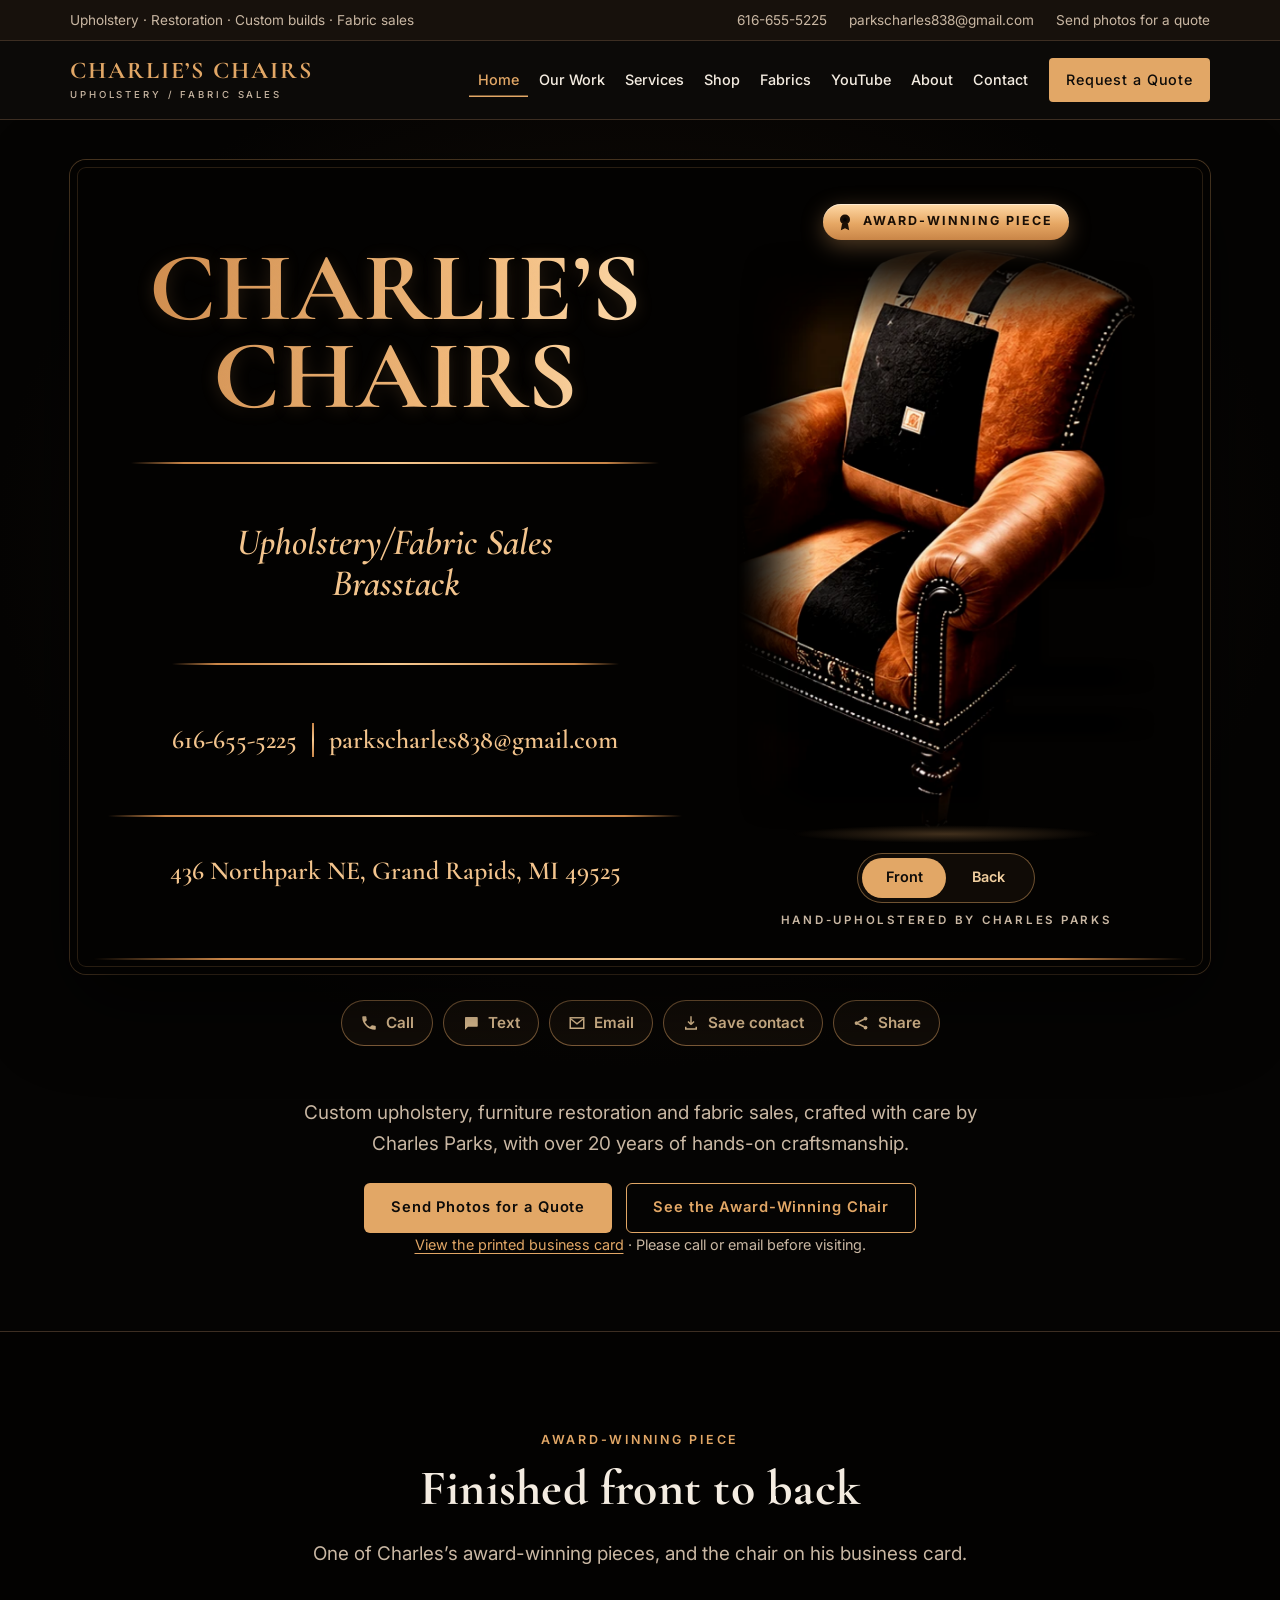
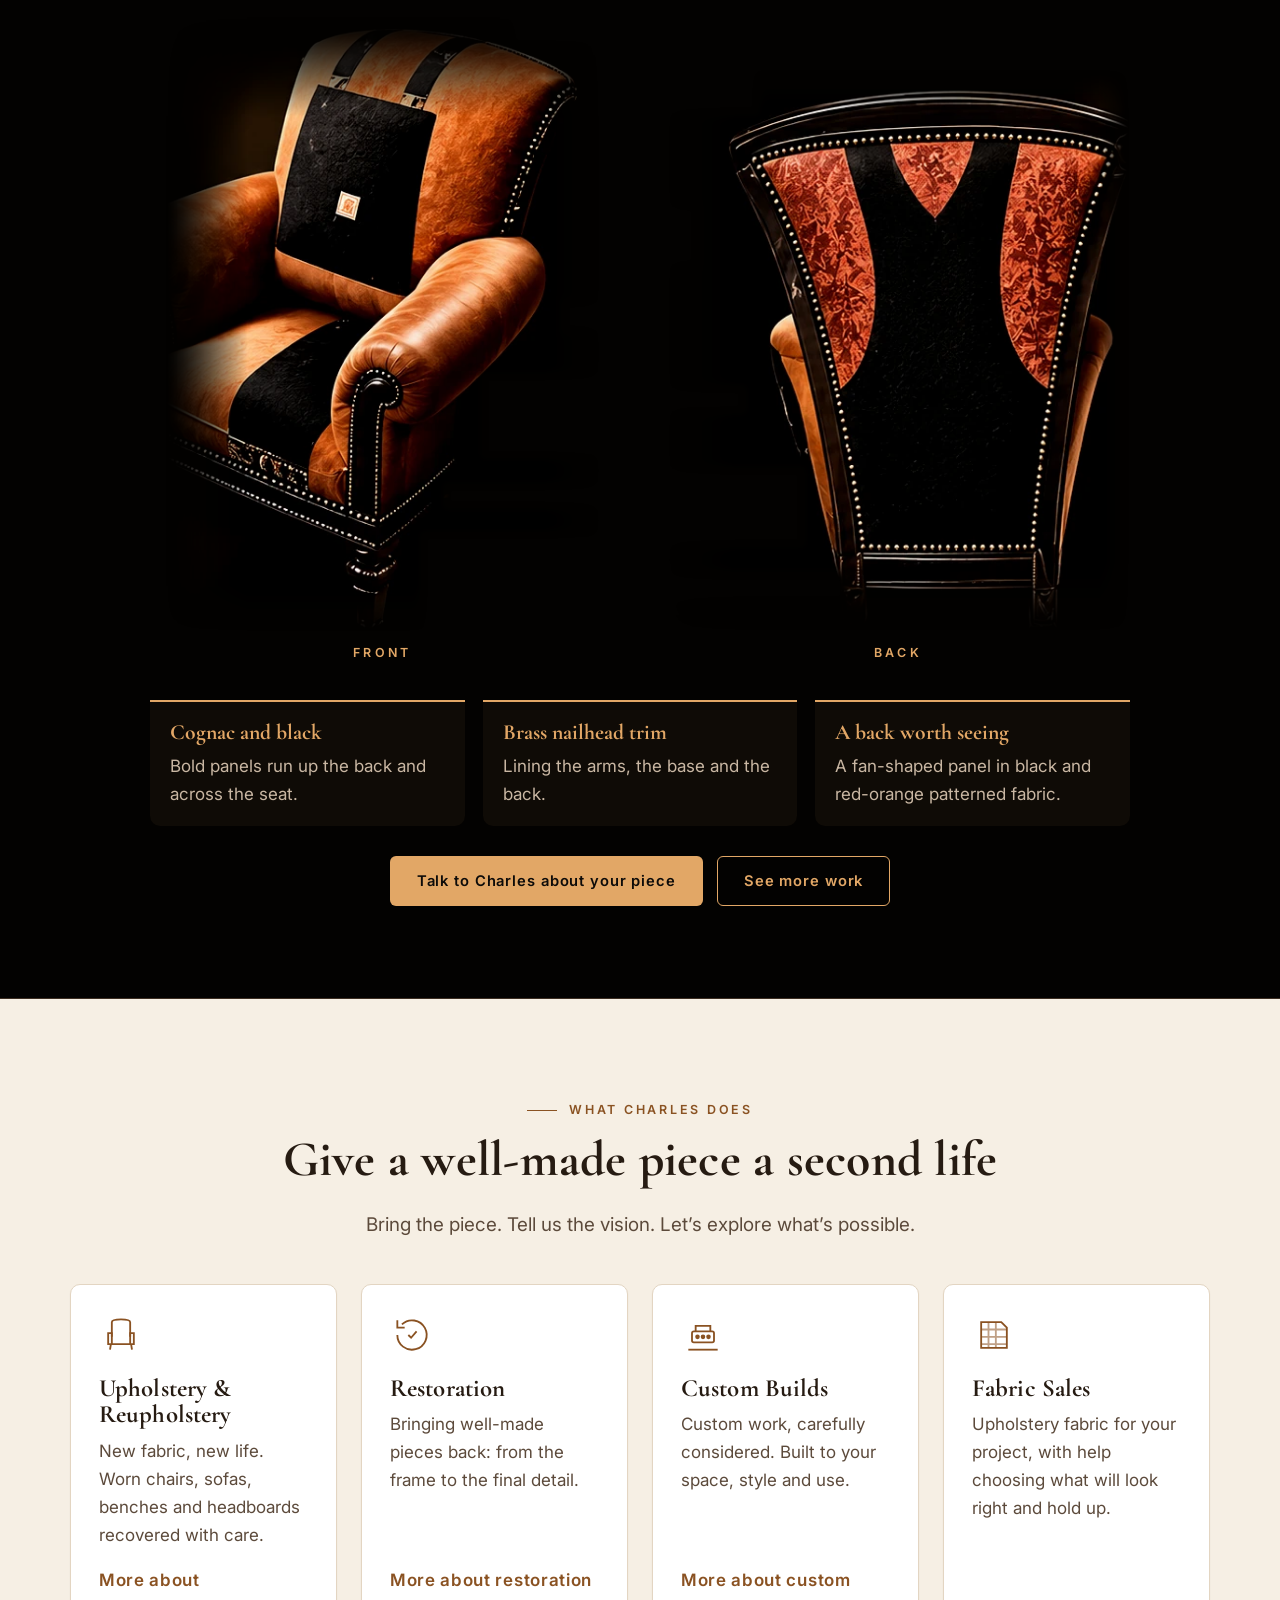
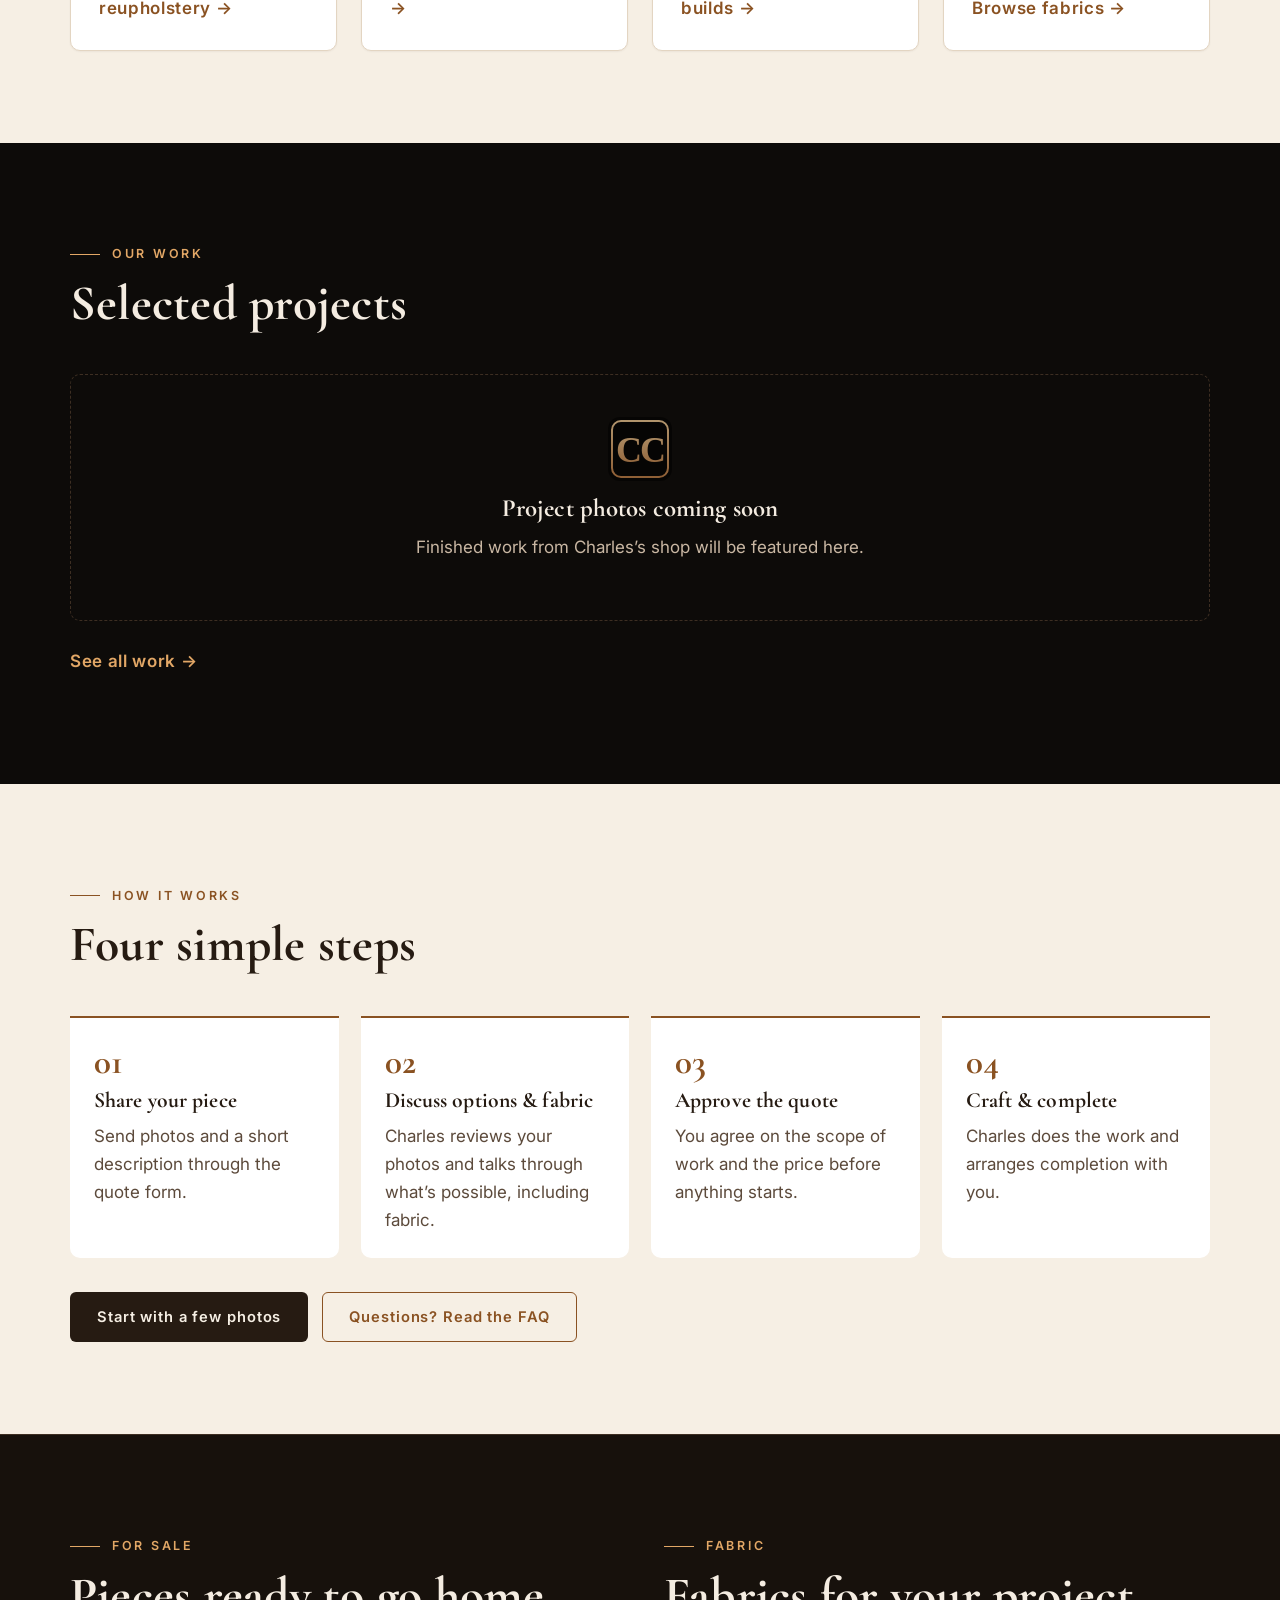
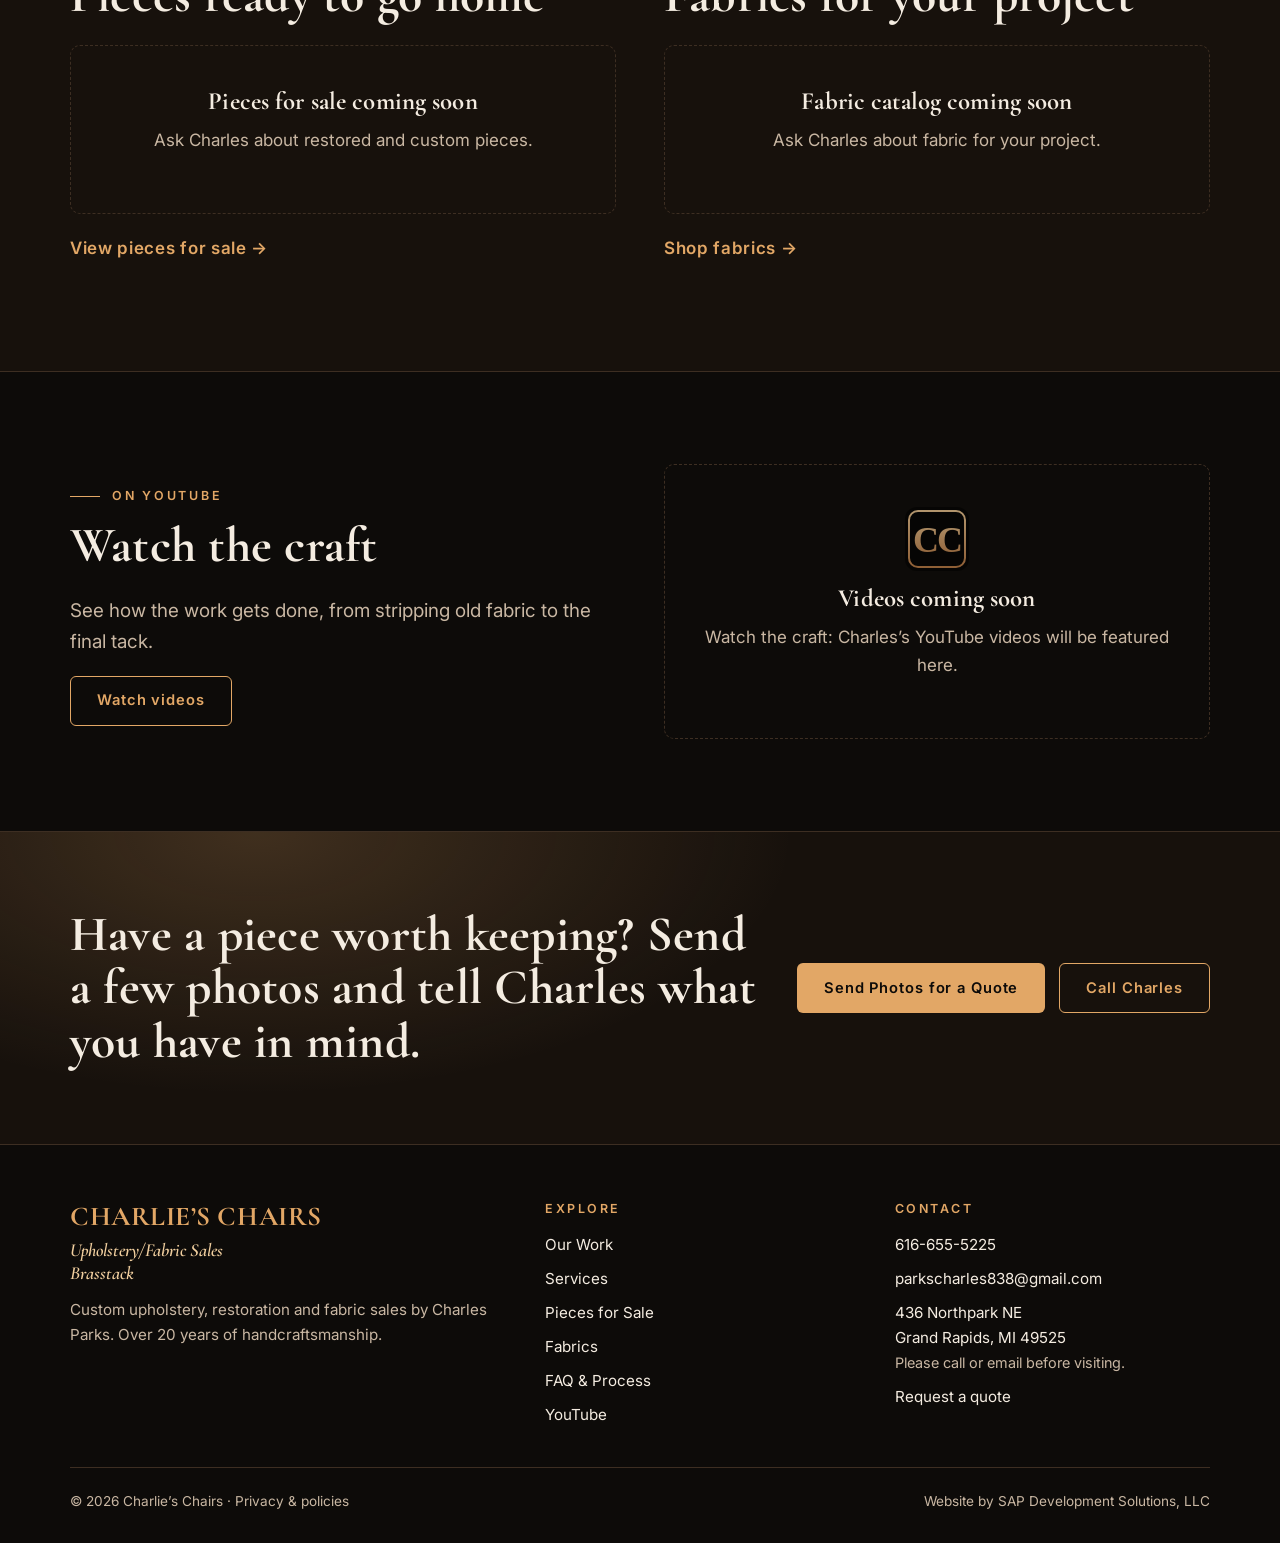
==== commit 6a6ef475: "Add files via upload" ====
--- a/index.html
+++ b/index.html
@@ -46,9 +46,8 @@
 <section class="card-hero" aria-labelledby="card-title">
   <div class="wrap">
     <div class="biz-card" id="biz-card">
-      <img class="biz-chair biz-chair-l" src="card-chair-left.webp" width="470" height="665" alt="Cognac leather club chair with black panels and brass nailhead trim, upholstered by Charles Parks">
       <div class="biz-center">
-        <h1 id="card-title" class="biz-word">Charlie’s Chairs</h1>
+        <h1 id="card-title" class="biz-word"><span>Charlie’s</span> <span>Chairs</span></h1>
         <hr class="biz-rule biz-r1">
         <p class="biz-tag">Upholstery/Fabric Sales<br>Brasstack</p>
         <hr class="biz-rule biz-r2">
@@ -56,7 +55,20 @@
         <hr class="biz-rule biz-r3">
         <p class="biz-addr"><span data-site="address-line">436 Northpark NE, Grand Rapids MI, 49525</span></p>
       </div>
-      <img class="biz-chair biz-chair-r" src="card-chair-right.webp" width="472" height="575" alt="Fan-back chair in black and red-orange patterned fabric with brass nailhead trim, upholstered by Charles Parks">
+      <figure class="showpiece" data-showpiece>
+        <p class="award-badge"><svg viewBox="0 0 24 24" aria-hidden="true"><circle cx="12" cy="9" r="6"/><path d="M8.5 13.8 7 22l5-2.6 5 2.6-1.5-8.2"/><path d="M12 5.6l1 2.1 2.3.3-1.7 1.6.4 2.3-2-1.1-2 1.1.4-2.3-1.7-1.6 2.3-.3z" fill="#050403"/></svg><span data-award-label>Award-Winning Piece</span></p>
+        <button type="button" class="flip" data-flip aria-label="Turn the chair around to see the other side">
+          <span class="flip-inner">
+            <img class="flip-front" src="card-chair-left.webp" width="470" height="665" alt="Front view of Charles’s award-winning chair: cognac and black upholstery, scrolled arms and brass nailhead trim">
+            <img class="flip-back" src="card-chair-right.webp" width="472" height="575" alt="Back view of the same chair: fan-shaped back in black and red-orange patterned fabric, outlined in brass nailheads">
+          </span>
+        </button>
+        <div class="view-toggle" role="group" aria-label="Chair view">
+          <button type="button" data-view="front" aria-pressed="true">Front</button>
+          <button type="button" data-view="back" aria-pressed="false">Back</button>
+        </div>
+        <figcaption>Hand-upholstered by Charles Parks</figcaption>
+      </figure>
     </div>
     <div class="card-actions" aria-label="Card actions">
       <a class="card-act" data-phone-link href="tel:6166555225"><svg viewBox="0 0 24 24" aria-hidden="true"><path d="M6.6 10.8a15.1 15.1 0 0 0 6.6 6.6l2.2-2.2a1 1 0 0 1 1-.25 11.4 11.4 0 0 0 3.6.57 1 1 0 0 1 1 1V20a1 1 0 0 1-1 1A17 17 0 0 1 3 4a1 1 0 0 1 1-1h3.5a1 1 0 0 1 1 1c0 1.25.2 2.45.57 3.6a1 1 0 0 1-.25 1z"/></svg>Call</a>
@@ -70,10 +82,31 @@
       <p class="lead">Custom upholstery, furniture restoration and fabric sales, crafted with care by Charles Parks, with over 20 years of hands-on craftsmanship.</p>
       <div class="btn-row">
         <a class="btn btn-gold" href="quote.html">Send Photos for a Quote</a>
-        <a class="btn btn-line" href="work.html">Explore Our Work</a>
+        <a class="btn btn-line" href="#award-piece">See the Award-Winning Chair</a>
       </div>
       <p class="small muted"><a href="business-card.jpg" target="_blank" rel="noopener">View the printed business card</a> <span data-visit-note>· Please call or email before visiting.</span></p>
     </div>
+  </div>
+</section>
+
+<section class="showcase" id="award-piece" aria-labelledby="award-title">
+  <div class="wrap">
+    <div class="section-head" style="text-align:center">
+      <p class="eyebrow" data-award-label>Award-Winning Piece</p>
+      <h2 id="award-title">Finished front to back</h2>
+      <p class="lead" style="margin:0 auto">One of Charles’s award-winning pieces, and the chair on his business card.</p>
+      <p class="award-detail" data-award-detail hidden></p>
+    </div>
+    <div class="showcase-views">
+      <figure><img src="card-chair-left.webp" width="470" height="665" alt="Front view: cognac and black upholstery, scrolled arms and brass nailhead trim" loading="lazy"><figcaption>Front</figcaption></figure>
+      <figure><img src="card-chair-right.webp" width="472" height="575" alt="Back view: fan-shaped back in black and red-orange patterned fabric, outlined in brass nailheads" loading="lazy"><figcaption>Back</figcaption></figure>
+    </div>
+    <ul class="showcase-notes">
+      <li><strong>Cognac and black</strong><span>Bold panels run up the back and across the seat.</span></li>
+      <li><strong>Brass nailhead trim</strong><span>Lining the arms, the base and the back.</span></li>
+      <li><strong>A back worth seeing</strong><span>A fan-shaped panel in black and red-orange patterned fabric.</span></li>
+    </ul>
+    <div class="btn-row" style="justify-content:center;margin-top:30px"><a class="btn btn-gold" href="quote.html">Talk to Charles about your piece</a><a class="btn btn-line" href="work.html">See more work</a></div>
   </div>
 </section>
 
--- a/style.css
+++ b/style.css
@@ -319,34 +319,53 @@
 .edit-panel { margin-top: 22px; }
 
 /* ==========================================================================
-   Digital business card (home hero) — matches Charles's printed card
+   Digital business card (home hero) with the award-winning chair
    ========================================================================== */
-.card-hero { padding: 44px 0 64px; border-bottom: 1px solid var(--line);
+.card-hero { padding: 40px 0 60px; border-bottom: 1px solid var(--line);
   background: radial-gradient(70% 60% at 50% 35%, #1a110a, #050403 72%); }
-.biz-card { position: relative; container-type: inline-size; max-width: 1180px; margin: 0 auto; padding: clamp(18px, 3vw, 34px) clamp(0px, 1vw, 12px) clamp(26px, 3vw, 40px);
-  display: grid; grid-template-columns: minmax(0, 1fr) minmax(0, 2.3fr) minmax(0, 1fr); column-gap: clamp(8px, 1.5vw, 20px);
-  grid-template-areas: "word word word" "l r1 r" "l tag r" "l r2 r" "l contact r" "l r3 r" "l addr r";
-  background: radial-gradient(90% 70% at 50% 45%, #0a0705, #030201 75%); border-radius: 16px;
+.biz-card { position: relative; container-type: inline-size; max-width: 1180px; margin: 0 auto;
+  padding: clamp(22px, 3.4vw, 44px) clamp(18px, 3vw, 44px) clamp(34px, 3.6vw, 48px);
+  display: grid; grid-template-columns: minmax(0, 1.12fr) minmax(0, .88fr); column-gap: clamp(16px, 3vw, 40px); align-items: center;
+  grid-template-areas: "word piece" "r1 piece" "tag piece" "r2 piece" "contact piece" "r3 piece" "addr piece";
+  background: #030201; border-radius: 16px;
   box-shadow: 0 30px 80px rgba(0,0,0,.65), 0 0 0 1px rgba(226,167,102,.32), inset 0 0 0 7px #030201, inset 0 0 0 8px rgba(226,167,102,.16);
   overflow: hidden; animation: card-in .9s ease-out both; }
 .biz-card::after { content: ""; position: absolute; left: 2%; right: 2%; bottom: 14px; height: 2px; background: linear-gradient(90deg, transparent, #c98547 12%, #f6c88f 50%, #c98547 88%, transparent); }
 .biz-center { display: contents; }
-.biz-word { grid-area: word; margin: 0 0 4px; text-align: center; font: 700 clamp(2.1rem, 9.6cqi, 7.4rem)/.95 var(--serif); white-space: nowrap; text-transform: uppercase; letter-spacing: .005em;
+.biz-word { grid-area: word; align-self: end; margin: 0 0 4px; text-align: center; font: 700 clamp(2.4rem, 9.2cqi, 7rem)/.9 var(--serif); text-transform: uppercase; letter-spacing: .005em;
   color: #f0b878; background: linear-gradient(100deg, #c98547 0%, #f3bd80 30%, #ffe2b8 45%, #f3bd80 60%, #c98547 100%); background-size: 220% 100%; background-position: 0 0;
   -webkit-background-clip: text; background-clip: text; -webkit-text-fill-color: transparent; text-shadow: 0 2px 18px rgba(226,167,102,.18);
   animation: shimmer 2.4s .5s ease-out both; }
-.biz-rule { border: 0; height: 2px; margin: clamp(10px, 1.6vw, 20px) auto; background: linear-gradient(90deg, transparent, #c98547 10%, #f6c88f 50%, #c98547 90%, transparent); }
-.biz-r1 { grid-area: r1; width: 100%; } .biz-r2 { grid-area: r2; width: 86%; } .biz-r3 { grid-area: r3; width: 100%; }
-.biz-tag { grid-area: tag; margin: 0; text-align: center; font: italic 600 clamp(1.4rem, 3.9cqi, 2.9rem)/1.12 var(--serif); color: #f3c48d; }
-.biz-contact { grid-area: contact; margin: 0; display: flex; flex-wrap: wrap; justify-content: center; align-items: center; gap: 6px clamp(12px, 1.6vw, 22px);
-  font: 600 clamp(1.15rem, 2.75cqi, 2.1rem)/1.3 var(--serif); }
+.biz-word span { display: block; white-space: nowrap; }
+.biz-rule { border: 0; height: 2px; margin: clamp(10px, 1.5vw, 18px) auto; background: linear-gradient(90deg, transparent, #c98547 10%, #f6c88f 50%, #c98547 90%, transparent); }
+.biz-r1 { grid-area: r1; width: 92%; } .biz-r2 { grid-area: r2; width: 78%; } .biz-r3 { grid-area: r3; width: 100%; }
+.biz-tag { grid-area: tag; margin: 0; text-align: center; font: italic 600 clamp(1.4rem, 3.5cqi, 2.6rem)/1.12 var(--serif); color: #f3c48d; }
+.biz-contact { grid-area: contact; margin: 0; display: flex; flex-wrap: wrap; justify-content: center; align-items: center; gap: 4px clamp(12px, 1.4cqi, 20px);
+  font: 600 clamp(1.15rem, 2.45cqi, 1.8rem)/1.3 var(--serif); }
 .biz-contact a { color: #f3c48d; text-decoration: none; overflow-wrap: anywhere; }
 .biz-contact a:hover { color: #ffe2b8; text-decoration: underline; }
 .biz-sep { width: 2px; align-self: stretch; min-height: 1.2em; background: linear-gradient(#c98547, #f6c88f, #c98547); }
-.biz-addr { grid-area: addr; margin: 0; text-align: center; font: 600 clamp(1.1rem, 2.95cqi, 2.3rem)/1.25 var(--serif); color: #f3c48d; }
-.biz-chair { display: block; width: 100%; height: auto; align-self: end; filter: drop-shadow(0 18px 24px rgba(0,0,0,.6)); }
-.biz-chair-l { grid-area: l; margin-left: -4%; animation: chair-l 1s .15s ease-out both; }
-.biz-chair-r { grid-area: r; margin-right: -2%; animation: chair-r 1s .15s ease-out both; }
+.biz-addr { grid-area: addr; align-self: start; margin: 0; text-align: center; font: 600 clamp(1.08rem, 2.45cqi, 1.8rem)/1.25 var(--serif); color: #f3c48d; }
+
+/* the featured chair */
+.showpiece { grid-area: piece; position: relative; margin: 0; display: flex; flex-direction: column; align-items: center; animation: chair-r 1s .15s ease-out both; }
+.award-badge { position: relative; z-index: 2; display: inline-flex; align-items: center; gap: 8px; margin: 0 0 -6px; padding: 8px 16px 8px 12px; border-radius: 999px;
+  background: linear-gradient(180deg, #ffd9a6, #e6a764 55%, #c98547); color: #1a0f06; font: 700 .78rem/1 var(--sans); letter-spacing: .16em; text-transform: uppercase;
+  box-shadow: 0 6px 22px rgba(226,167,102,.35), inset 0 1px 0 rgba(255,255,255,.5); }
+.award-badge svg { width: 20px; height: 20px; fill: #1a0f06; flex: none; }
+.flip { display: block; width: 100%; max-width: 440px; padding: 0; border: 0; background: none; cursor: pointer; perspective: 1400px; border-radius: 12px; }
+.flip-inner { position: relative; display: block; aspect-ratio: 470 / 640; transform-style: preserve-3d; transition: transform .9s cubic-bezier(.3,.7,.2,1); }
+.is-back .flip-inner { transform: rotateY(180deg); }
+.flip img { position: absolute; inset: 0; width: 100%; height: 100%; object-fit: contain; object-position: 50% 100%; backface-visibility: hidden; -webkit-backface-visibility: hidden;
+}
+.flip .flip-back { transform: rotateY(180deg); }
+.flip::after { content: ""; display: block; height: 18px; margin: -8px auto 0; width: 70%; border-radius: 50%; background: radial-gradient(closest-side, rgba(226,167,102,.28), transparent); }
+.flip:hover .flip-inner { filter: brightness(1.06); }
+.view-toggle { display: inline-flex; margin-top: 10px; padding: 4px; border-radius: 999px; border: 1px solid rgba(226,167,102,.45); background: rgba(226,167,102,.06); }
+.view-toggle button { min-height: 40px; min-width: 84px; padding: 0 16px; border: 0; border-radius: 999px; background: none; color: var(--gold-soft); font: 600 .9rem/1 var(--sans); cursor: pointer; }
+.view-toggle button[aria-pressed="true"] { background: var(--gold); color: var(--ink); }
+.showpiece figcaption { margin-top: 10px; color: var(--muted); font: 600 .72rem/1.3 var(--sans); letter-spacing: .24em; text-transform: uppercase; text-align: center; }
+
 .card-actions { display: flex; flex-wrap: wrap; justify-content: center; gap: 10px; margin: 26px auto 0; max-width: 760px; }
 .card-act { display: inline-flex; align-items: center; gap: 8px; min-height: 46px; padding: 0 18px; border-radius: 999px; border: 1px solid rgba(226,167,102,.55);
   background: rgba(226,167,102,.06); color: var(--gold-soft); font: 600 .95rem/1 var(--sans); text-decoration: none; cursor: pointer; transition: background .2s, color .2s, border-color .2s; }
@@ -356,21 +375,38 @@
 .card-intro { max-width: 720px; margin: 18px auto 0; text-align: center; }
 .card-intro .btn-row { justify-content: center; }
 .card-intro .lead { margin: 0 auto 24px; }
+
+/* award-winning chair showcase */
+.showcase .section-head { max-width: 760px; margin-left: auto; margin-right: auto; }
+.showcase .eyebrow::before { display: none; }
+.showcase { scroll-margin-top: 80px; background: #030201; border-bottom: 1px solid var(--line); }
+.award-detail { margin: 14px auto 0; color: var(--gold-soft); font: italic 600 1.25rem/1.4 var(--serif); }
+.showcase-views { display: grid; grid-template-columns: 1fr 1fr; gap: clamp(16px, 4vw, 56px); max-width: 980px; margin: 40px auto 0; align-items: end; }
+.showcase-views figure { margin: 0; text-align: center; }
+.showcase-views img { width: 100%; height: auto; max-height: 620px; object-fit: contain; }
+.showcase-views figcaption { margin-top: 14px; color: var(--gold); font: 600 .78rem/1 var(--sans); letter-spacing: .26em; text-transform: uppercase; }
+.showcase-notes { list-style: none; padding: 0; margin: 40px auto 0; max-width: 980px; display: grid; grid-template-columns: repeat(3, 1fr); gap: 18px; }
+.showcase-notes li { padding: 18px 20px; border-top: 2px solid var(--gold); background: rgba(226,167,102,.05); border-radius: 0 0 10px 10px; }
+.showcase-notes strong { display: block; font: 700 1.35rem/1.2 var(--serif); color: var(--gold); margin-bottom: 6px; }
+.showcase-notes span { color: var(--muted); }
+
 @keyframes card-in { from { opacity: 0; transform: translateY(18px) scale(.985); } to { opacity: 1; transform: none; } }
 @keyframes shimmer { from { background-position: 100% 0; } to { background-position: 0 0; } }
-@keyframes chair-l { from { opacity: 0; transform: translateX(-24px); } to { opacity: 1; transform: none; } }
 @keyframes chair-r { from { opacity: 0; transform: translateX(24px); } to { opacity: 1; transform: none; } }
+@media (max-width: 860px) { .showcase-notes { grid-template-columns: 1fr; } }
 @media (max-width: 760px) {
-  .biz-word { white-space: normal; font-size: clamp(2.1rem, 13.5cqi, 4rem); }
-  .biz-addr { font-size: clamp(1.05rem, 4.6cqi, 1.5rem); }
-  .card-hero { padding: 24px 0 48px; }
-  .biz-card { grid-template-columns: 1fr 1fr; grid-template-areas: "word word" "r1 r1" "tag tag" "r2 r2" "contact contact" "r3 r3" "addr addr" "l r"; padding-bottom: 30px; }
-  .biz-chair-l, .biz-chair-r { margin: 10px 0 0; }
-  .biz-chair-l { width: 104%; } .biz-chair-r { width: 92%; justify-self: end; }
+  .card-hero { padding: 22px 0 48px; }
+  .biz-card { grid-template-columns: 1fr; grid-template-areas: "word" "piece" "r1" "tag" "r2" "contact" "r3" "addr"; }
+  .biz-word { font-size: clamp(2.3rem, 15cqi, 4.4rem); }
+  .showpiece { margin: 12px 0 2px; }
+  .flip { max-width: 320px; }
+  .biz-addr { font-size: clamp(1.05rem, 4.8cqi, 1.5rem); }
   .biz-contact { flex-direction: column; } .biz-sep { display: none; }
   .card-act { padding: 0 14px; font-size: .9rem; }
+  .showcase-views { gap: 12px; }
 }
 @media (forced-colors: active) { .biz-word { -webkit-text-fill-color: CanvasText; background: none; } }
+@media (prefers-reduced-motion: reduce) { .flip-inner { transition: none; } }
 
 /* brand wordmark elsewhere */
 .footer-word { margin: 0; font: 700 1.7rem/1 var(--serif); text-transform: uppercase; letter-spacing: .02em; color: var(--gold); }
